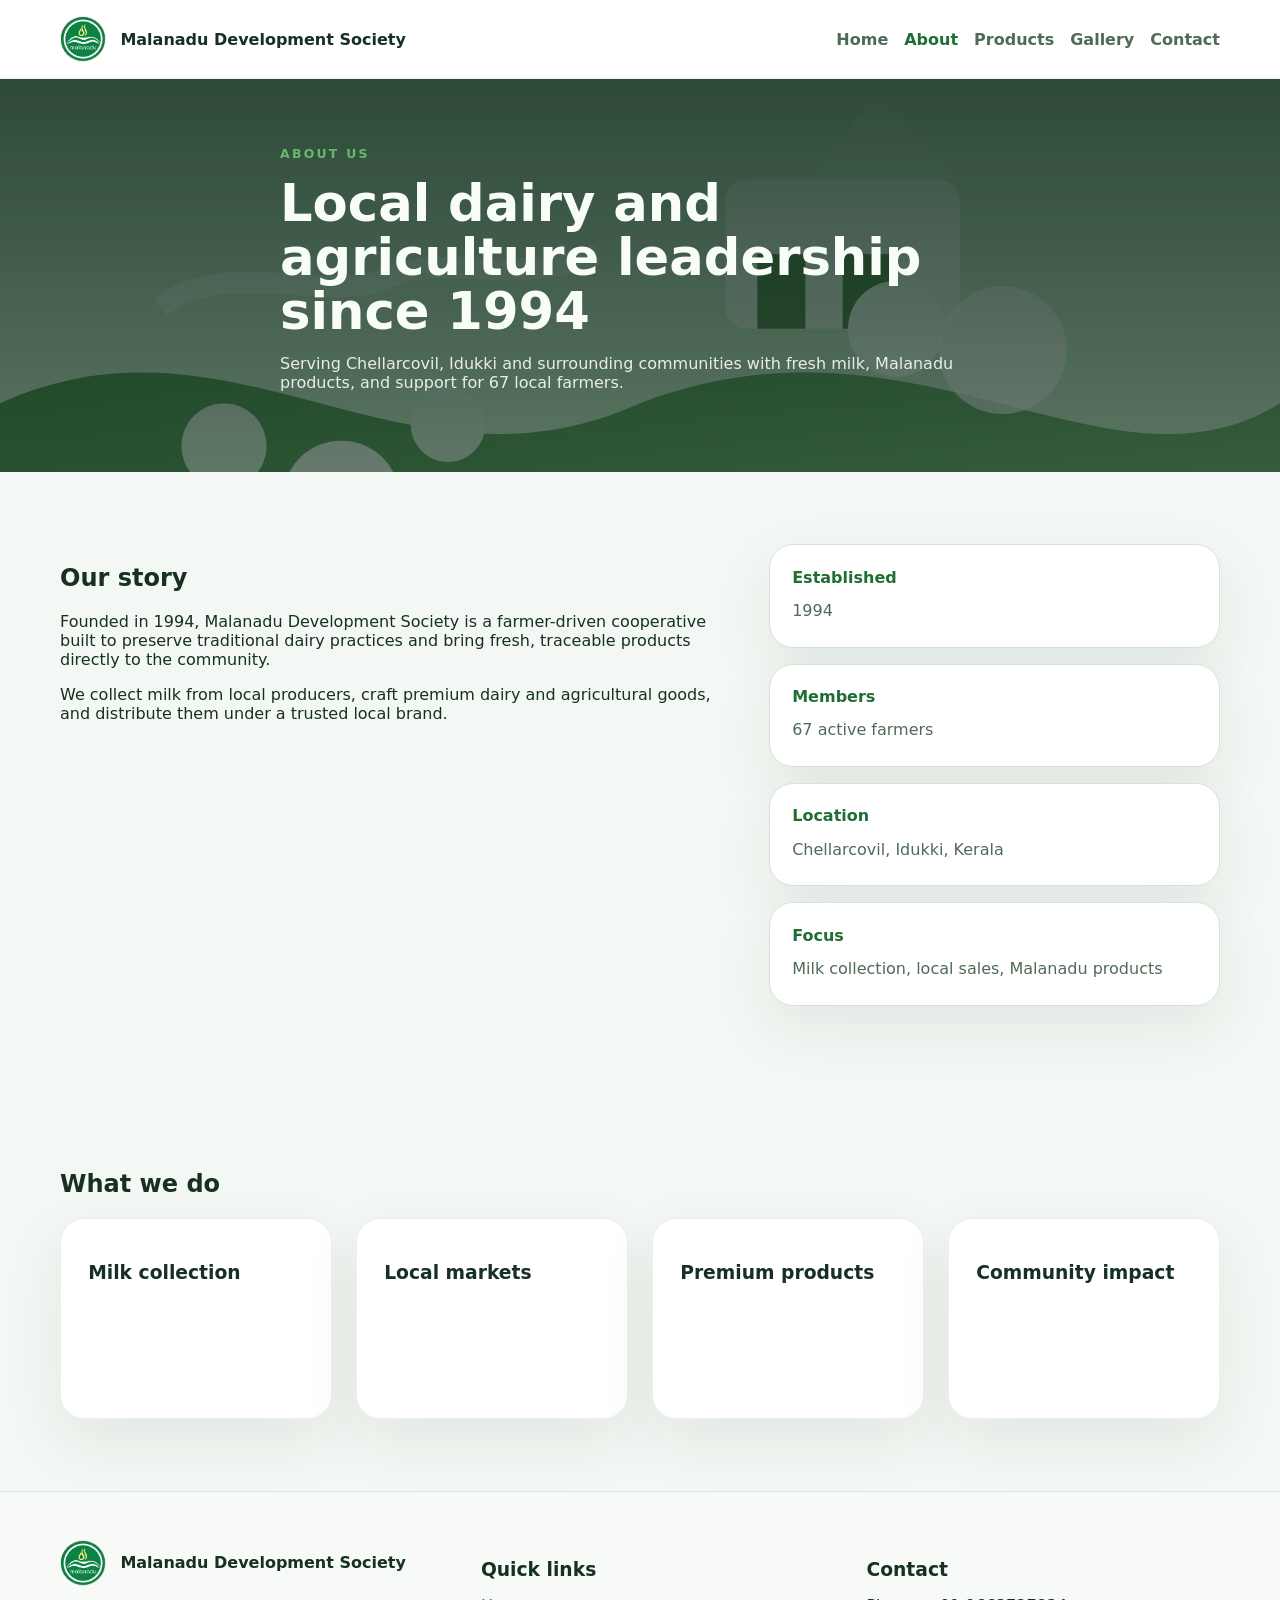
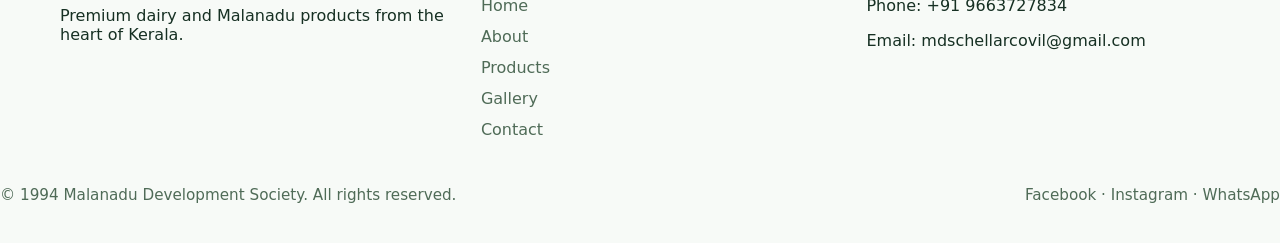
==== pages/about.html @ 5bc273b8 "New website" ====
<!doctype html>
<html lang="en">
<head>
  <meta charset="utf-8">
  <meta name="viewport" content="width=device-width,initial-scale=1,maximum-scale=1">
  <title>About | Malanadu Development Society</title>
  <meta name="description" content="Learn about Malanadu Development Society in Chellarcovil, Kerala. Established in 1994 with 67 active members serving farmers and the local community.">
  <link rel="stylesheet" href="../css/style.css">
  <script defer src="../js/main.js"></script>
</head>
<body>
  <header class="site-header">
    <div class="container header-inner">
      <a class="brand" href="../index.html">
        <img src="../logo.jpeg" alt="Malanadu logo">
        <span>Malanadu Development Society</span>
      </a>
      <button class="menu-toggle" aria-label="Open menu"><span></span></button>
      <nav class="site-nav">
        <ul>
          <li><a href="../index.html">Home</a></li>
          <li><a href="about.html" class="active">About</a></li>
          <li><a href="products.html">Products</a></li>
          <li><a href="gallery.html">Gallery</a></li>
          <li><a href="contact.html">Contact</a></li>
        </ul>
      </nav>
    </div>
  </header>

  <main>
    <section class="page-hero page-hero-slim image-hero reveal">
      <div class="container hero-copy">
        <span class="eyebrow">About Us</span>
        <h1>Local dairy and agriculture leadership since 1994</h1>
        <p>Serving Chellarcovil, Idukki and surrounding communities with fresh milk, Malanadu products, and support for 67 local farmers.</p>
      </div>
    </section>

    <section class="container section-block reveal">
      <div class="content-grid">
        <div>
          <h2>Our story</h2>
          <p>Founded in 1994, Malanadu Development Society is a farmer-driven cooperative built to preserve traditional dairy practices and bring fresh, traceable products directly to the community.</p>
          <p>We collect milk from local producers, craft premium dairy and agricultural goods, and distribute them under a trusted local brand.</p>
        </div>
        <div class="info-panel">
          <div class="info-card"><strong>Established</strong><span>1994</span></div>
          <div class="info-card"><strong>Members</strong><span>67 active farmers</span></div>
          <div class="info-card"><strong>Location</strong><span>Chellarcovil, Idukki, Kerala</span></div>
          <div class="info-card"><strong>Focus</strong><span>Milk collection, local sales, Malanadu products</span></div>
        </div>
      </div>
    </section>

    <section class="container section-block reveal">
      <h2>What we do</h2>
      <div class="feature-grid">
        <article class="feature-card">
          <h3>Milk collection</h3>
          <p>Daily collection from village farmers, ensuring fresh dairy reaches consumers within hours.</p>
        </article>
        <article class="feature-card">
          <h3>Local markets</h3>
          <p>Direct distribution in Chellarcovil and nearby towns for farm-fresh milk and goods.</p>
        </article>
        <article class="feature-card">
          <h3>Premium products</h3>
          <p>Pure ghee, coconut oil, spices, honey and tea crafted with traditional care.</p>
        </article>
        <article class="feature-card">
          <h3>Community impact</h3>
          <p>Empowering farmers with fair value and supporting sustainable agriculture in the region.</p>
        </article>
      </div>
    </section>
  </main>

  <footer class="site-footer">
    <div class="container footer-grid reveal">
      <div>
        <a class="brand-footer" href="../index.html">
          <img src="../logo.jpeg" alt="Malanadu logo">
          <span>Malanadu Development Society</span>
        </a>
        <p>Premium dairy and Malanadu products from the heart of Kerala.</p>
      </div>
      <div>
        <h3>Quick links</h3>
        <ul>
          <li><a href="../index.html">Home</a></li>
          <li><a href="about.html">About</a></li>
          <li><a href="products.html">Products</a></li>
          <li><a href="gallery.html">Gallery</a></li>
          <li><a href="contact.html">Contact</a></li>
        </ul>
      </div>
      <div>
        <h3>Contact</h3>
        <p>Phone: <a href="tel:+919663727834">+91 9663727834</a></p>
        <p>Email: <a href="mailto:mdschellarcovil@gmail.com">mdschellarcovil@gmail.com</a></p>
      </div>
    </div>
    <div class="footer-base">
      <p>© 1994 Malanadu Development Society. All rights reserved.</p>
      <div class="social-placeholders">Facebook · Instagram · WhatsApp</div>
    </div>
  </footer>
</body>
</html>
---- css/style.css ----
:root {
  color-scheme: light;
  --bg: #f4f8f4;
  --surface: #ffffff;
  --surface-soft: #f8fbf8;
  --text: #163023;
  --muted: #4f6b57;
  --primary: #1f6e34;
  --primary-soft: rgba(31, 110, 52, 0.12);
  --accent: #69b76d;
  --border: #d6e4d5;
  --shadow: 0 22px 60px rgba(15, 40, 24, 0.08);
}

* {
  box-sizing: border-box;
}

html {
  scroll-behavior: smooth;
}

body {
  margin: 0;
  min-height: 100vh;
  font-family: Inter, system-ui, -apple-system, BlinkMacSystemFont, sans-serif;
  background: var(--bg);
  color: var(--text);
}

img {
  max-width: 100%;
  display: block;
}

a {
  color: inherit;
  text-decoration: none;
}

button,
input,
textarea {
  font: inherit;
}

.container {
  width: min(1160px, calc(100% - 2rem));
  margin: 0 auto;
}

.site-header {
  position: sticky;
  top: 0;
  z-index: 15;
  background: rgba(255, 255, 255, 0.96);
  backdrop-filter: blur(12px);
  border-bottom: 1px solid rgba(25, 65, 35, 0.08);
}

.header-inner {
  display: flex;
  align-items: center;
  justify-content: space-between;
  gap: 1rem;
  padding: 1rem 0;
}

.brand,
.brand-footer {
  display: inline-flex;
  align-items: center;
  gap: 0.9rem;
  font-weight: 700;
  color: var(--text);
}

.brand img,
.brand-footer img {
  width: 46px;
  height: 46px;
  object-fit: cover;
  border-radius: 50%;
  border: 1px solid rgba(31, 110, 52, 0.12);
}

.site-nav ul {
  display: flex;
  flex-wrap: wrap;
  align-items: center;
  gap: 1rem;
  padding: 0;
  margin: 0;
  list-style: none;
}

.site-nav a {
  color: var(--muted);
  font-weight: 600;
  transition: color 0.24s ease;
}

.site-nav a:hover,
.site-nav a.active {
  color: var(--primary);
}

.menu-toggle {
  display: none;
  border: none;
  background: transparent;
  width: 2rem;
  aspect-ratio: 1;
  position: relative;
  cursor: pointer;
}

.menu-toggle span,
.menu-toggle span::before,
.menu-toggle span::after {
  display: block;
  content: "";
  width: 100%;
  height: 2px;
  background: var(--text);
  border-radius: 999px;
  transition: transform 0.24s ease;
}

.menu-toggle span::before {
  transform: translateY(-7px);
}

.menu-toggle span::after {
  transform: translateY(5px);
}

body.nav-open .site-nav {
  transform: translateX(0);
}

body.nav-open .menu-toggle span {
  background: transparent;
}

body.nav-open .menu-toggle span::before {
  transform: translateY(0) rotate(45deg);
}

body.nav-open .menu-toggle span::after {
  transform: translateY(0) rotate(-45deg);
}

.site-hero,
.page-hero {
  position: relative;
}

.page-hero {
  padding: 5rem 0 3rem;
  background: linear-gradient(180deg, rgba(22, 48, 35, 0.85), rgba(22, 48, 35, 0.62)), url("../assets/hero.svg") center/cover no-repeat;
  color: #f9fdf8;
}

.page-hero-slim {
  padding: 4rem 0;
}

.hero-copy {
  max-width: 720px;
}

.eyebrow {
  display: inline-flex;
  align-items: center;
  gap: 0.5rem;
  color: var(--accent);
  text-transform: uppercase;
  letter-spacing: 0.18em;
  font-size: 0.78rem;
  font-weight: 700;
  margin-bottom: 1rem;
}

.page-hero h1,
.hero h1 {
  margin: 0;
  font-size: clamp(2.4rem, 4vw, 3.8rem);
  line-height: 1.05;
}

.page-hero p,
.hero p,
.section-header p,
.feature-card p,
.product-card p,
.contact-card p,
.gallery-item p {
  color: rgba(255, 255, 255, 0.88);
}

.hero h1 + p {
  margin-top: 1rem;
  max-width: 680px;
}

.hero-actions {
  margin-top: 2rem;
  display: flex;
  flex-wrap: wrap;
  gap: 1rem;
}

.button,
.button-secondary {
  display: inline-flex;
  align-items: center;
  justify-content: center;
  gap: 0.5rem;
  padding: 0.95rem 1.5rem;
  border-radius: 999px;
  font-weight: 700;
  transition: transform 0.24s ease, box-shadow 0.24s ease, background-color 0.24s ease;
}

.button {
  background: var(--primary);
  color: #fff;
  border: 1px solid transparent;
}

.button-secondary {
  background: rgba(255, 255, 255, 0.15);
  color: #fff;
  border: 1px solid rgba(255, 255, 255, 0.2);
}

.button:hover,
.button-secondary:hover {
  transform: translateY(-1px);
}

.section-block {
  padding: 4.5rem 0;
}

.content-grid,
.contact-grid {
  display: grid;
  gap: 2rem;
}

.content-grid {
  grid-template-columns: minmax(0, 1.2fr) minmax(280px, 0.8fr);
}

.info-panel {
  display: grid;
  gap: 1rem;
}

.info-card,
.contact-card,
.map-box {
  padding: 1.4rem;
  border-radius: 24px;
  background: var(--surface);
  border: 1px solid var(--border);
  box-shadow: var(--shadow);
}

.info-card strong,
.contact-card strong {
  display: block;
  margin-bottom: 0.65rem;
  color: var(--primary);
}

.info-card span {
  display: block;
  font-size: 1rem;
  color: var(--muted);
  line-height: 1.7;
}

.feature-grid,
.product-grid,
.gallery-grid {
  display: grid;
  gap: 1.5rem;
}

.feature-grid {
  grid-template-columns: repeat(auto-fit, minmax(220px, 1fr));
}

.feature-card,
.product-card,
.gallery-item {
  background: var(--surface);
  border: 1px solid rgba(21, 68, 32, 0.08);
  box-shadow: var(--shadow);
  border-radius: 24px;
  padding: 1.7rem;
}

.feature-card h3,
.product-card h3 {
  margin-top: 1rem;
  margin-bottom: 0.8rem;
  color: var(--text);
}

.product-card img,
.gallery-item img {
  border-radius: 18px;
}

.product-card h3,
.product-card p {
  color: var(--text);
}

.section-header {
  max-width: 760px;
}

.section-header h2,
.page-title,
.contact-grid h2 {
  margin-top: 0;
}

.product-grid {
  grid-template-columns: repeat(auto-fit, minmax(220px, 1fr));
}

.gallery-grid {
  grid-template-columns: repeat(auto-fit, minmax(220px, 1fr));
}

.gallery-item {
  position: relative;
  overflow: hidden;
}

.gallery-label {
  position: absolute;
  left: 1.25rem;
  bottom: 1.25rem;
  color: #fff;
  font-weight: 700;
  text-shadow: 0 8px 20px rgba(0, 0, 0, 0.22);
}

.contact-grid {
  grid-template-columns: minmax(0, 1.1fr) minmax(320px, 0.9fr);
}

.contact-actions {
  display: flex;
  flex-wrap: wrap;
  gap: 1rem;
  margin-top: 1.5rem;
}

.map-box {
  display: grid;
  gap: 1rem;
  min-height: 260px;
  justify-content: center;
  align-content: center;
}

.map-box span {
  color: var(--muted);
  text-transform: uppercase;
  letter-spacing: 0.16em;
  font-size: 0.72rem;
}

.map-box a {
  color: var(--primary);
  font-weight: 700;
}

.site-footer {
  background: #f7faf7;
  border-top: 1px solid rgba(24, 74, 38, 0.12);
  padding: 3rem 0 1.5rem;
}

.footer-grid {
  display: grid;
  grid-template-columns: minmax(0, 1.1fr) repeat(2, minmax(180px, 1fr));
  gap: 2rem;
}

.footer-grid h3 {
  margin-bottom: 1rem;
}

.footer-grid ul {
  list-style: none;
  padding: 0;
  margin: 0;
  display: grid;
  gap: 0.75rem;
}

.footer-grid li a {
  color: var(--muted);
}

.footer-base {
  display: flex;
  flex-wrap: wrap;
  gap: 1rem;
  justify-content: space-between;
  align-items: center;
  color: var(--muted);
  font-size: 0.95rem;
  margin-top: 2rem;
}

.social-placeholders {
  display: inline-flex;
  gap: 0.75rem;
}

.reveal {
  opacity: 0;
  transform: translateY(30px);
  transition: opacity 0.7s ease, transform 0.7s ease;
}

.reveal.revealed {
  opacity: 1;
  transform: translateY(0);
}

@media (max-width: 900px) {
  .content-grid,
  .contact-grid,
  .footer-grid {
    grid-template-columns: 1fr;
  }
}

@media (max-width: 780px) {
  .site-nav {
    position: fixed;
    inset: 0 0 auto auto;
    width: min(280px, 100%);
    height: 100vh;
    background: #f4f8f4;
    padding: 3rem 1.5rem;
    border-left: 1px solid rgba(25, 65, 35, 0.08);
    transform: translateX(100%);
    transition: transform 0.28s ease;
    box-shadow: -24px 0 70px rgba(16, 40, 20, 0.14);
  }

  .site-nav ul {
    flex-direction: column;
    align-items: flex-start;
  }

  .menu-toggle {
    display: inline-flex;
  }

  .header-inner {
    gap: 1rem;
  }
}

@media (max-width: 560px) {
  .hero-copy {
    padding-top: 1rem;
  }

  .page-hero {
    padding: 3.2rem 0 2rem;
  }

  .button,
  .button-secondary {
    width: 100%;
  }
}
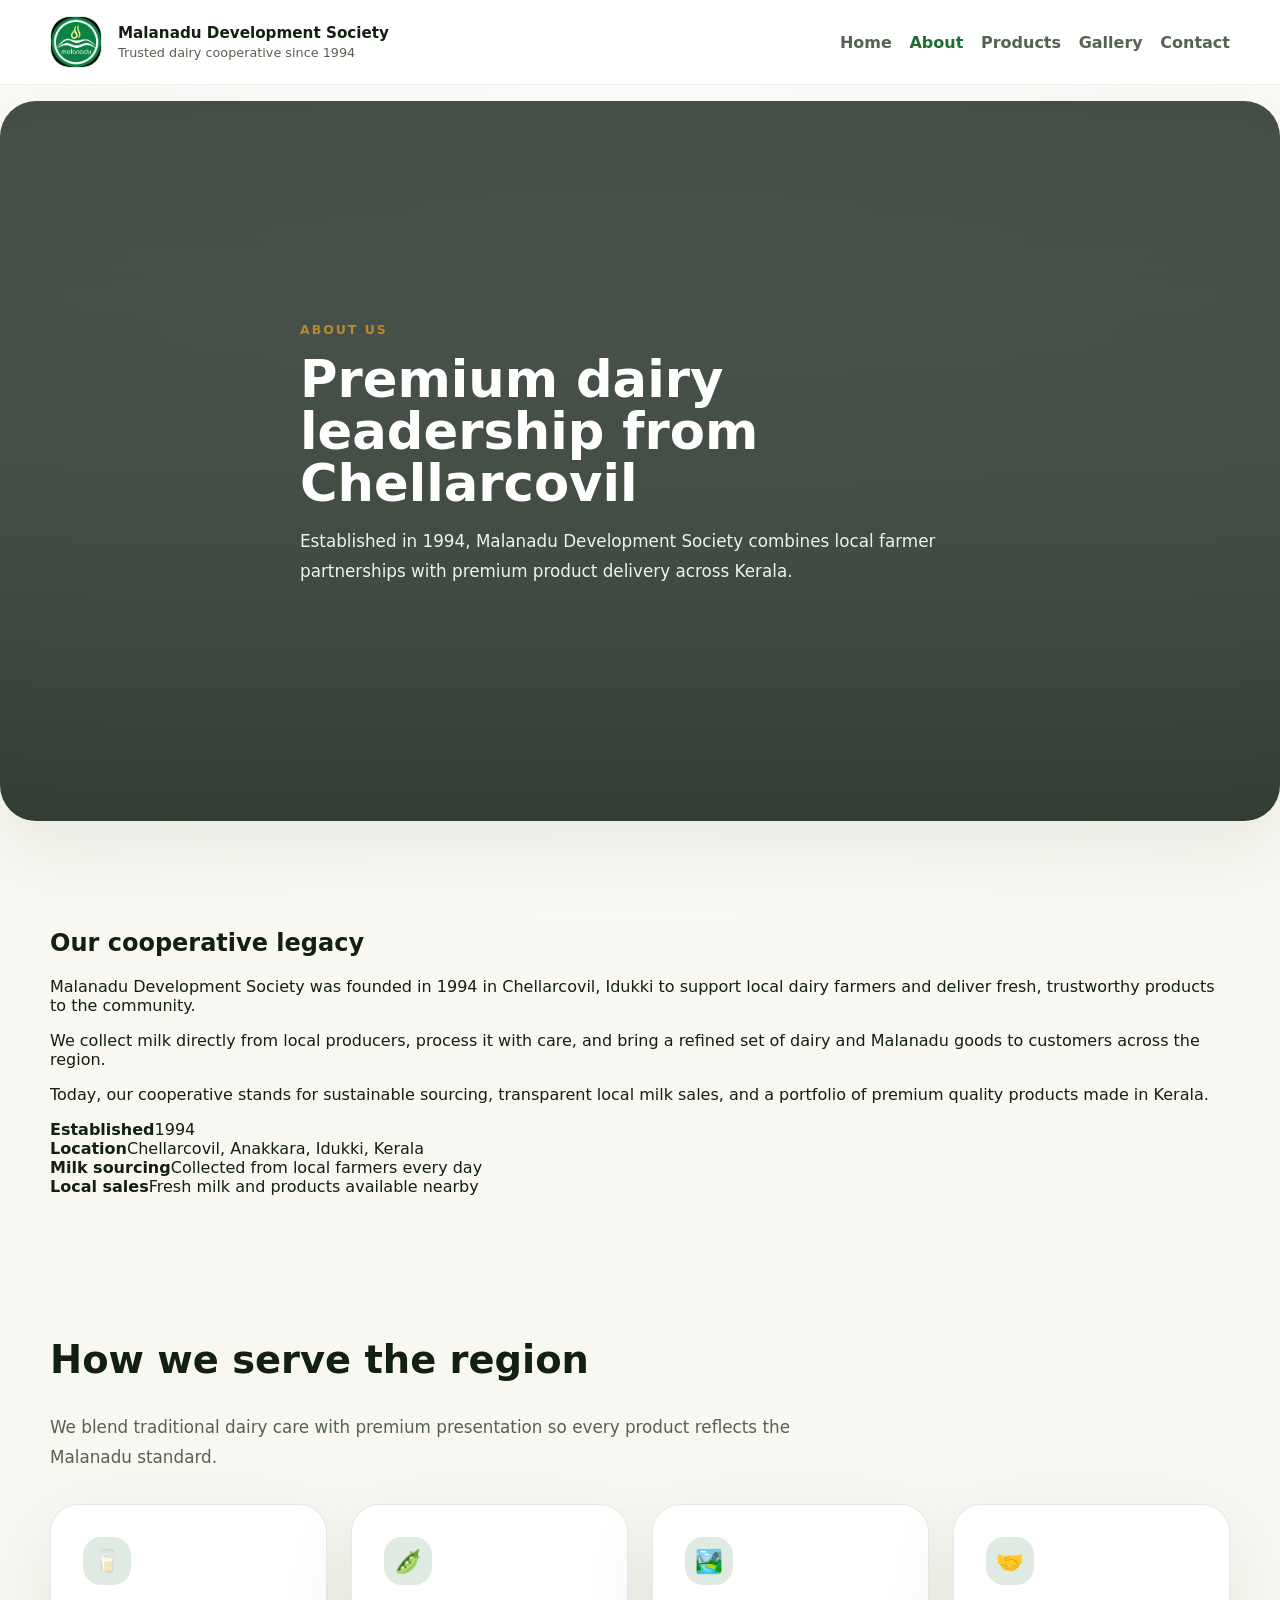
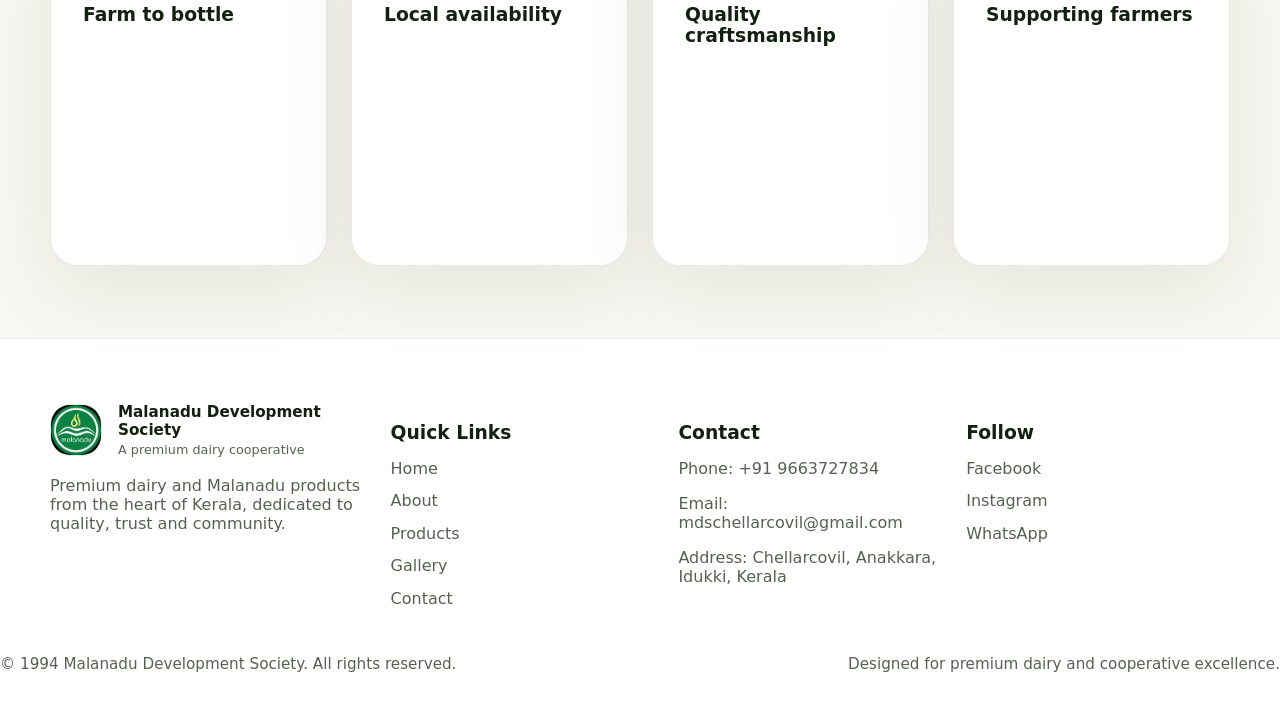
==== commit d936068c: "Website redesign" ====
--- a/pages/about.html
+++ b/pages/about.html
@@ -4,7 +4,7 @@
   <meta charset="utf-8">
   <meta name="viewport" content="width=device-width,initial-scale=1,maximum-scale=1">
   <title>About | Malanadu Development Society</title>
-  <meta name="description" content="Learn about Malanadu Development Society in Chellarcovil, Kerala. Established in 1994 with 67 active members serving farmers and the local community.">
+  <meta name="description" content="Professional introduction to Malanadu Development Society, a dairy cooperative established in 1994 in Chellarcovil, Idukki.">
   <link rel="stylesheet" href="../css/style.css">
   <script defer src="../js/main.js"></script>
 </head>
@@ -13,7 +13,10 @@
     <div class="container header-inner">
       <a class="brand" href="../index.html">
         <img src="../logo.jpeg" alt="Malanadu logo">
-        <span>Malanadu Development Society</span>
+        <div>
+          <span class="brand-title">Malanadu Development Society</span>
+          <span class="brand-tagline">Trusted dairy cooperative since 1994</span>
+        </div>
       </a>
       <button class="menu-toggle" aria-label="Open menu"><span></span></button>
       <nav class="site-nav">
@@ -29,48 +32,56 @@
   </header>
 
   <main>
-    <section class="page-hero page-hero-slim image-hero reveal">
+    <section class="page-hero page-hero-slim reveal" style="background-image: linear-gradient(180deg, rgba(6, 22, 12, 0.68), rgba(14, 40, 18, 0.38)), url('https://images.unsplash.com/photo-1488750482350-093f72a15933?auto=compress&cs=tinysrgb&w=1600&q=80');">
       <div class="container hero-copy">
         <span class="eyebrow">About Us</span>
-        <h1>Local dairy and agriculture leadership since 1994</h1>
-        <p>Serving Chellarcovil, Idukki and surrounding communities with fresh milk, Malanadu products, and support for 67 local farmers.</p>
+        <h1>Premium dairy leadership from Chellarcovil</h1>
+        <p>Established in 1994, Malanadu Development Society combines local farmer partnerships with premium product delivery across Kerala.</p>
       </div>
     </section>
 
     <section class="container section-block reveal">
       <div class="content-grid">
         <div>
-          <h2>Our story</h2>
-          <p>Founded in 1994, Malanadu Development Society is a farmer-driven cooperative built to preserve traditional dairy practices and bring fresh, traceable products directly to the community.</p>
-          <p>We collect milk from local producers, craft premium dairy and agricultural goods, and distribute them under a trusted local brand.</p>
+          <h2>Our cooperative legacy</h2>
+          <p>Malanadu Development Society was founded in 1994 in Chellarcovil, Idukki to support local dairy farmers and deliver fresh, trustworthy products to the community.</p>
+          <p>We collect milk directly from local producers, process it with care, and bring a refined set of dairy and Malanadu goods to customers across the region.</p>
+          <p>Today, our cooperative stands for sustainable sourcing, transparent local milk sales, and a portfolio of premium quality products made in Kerala.</p>
         </div>
         <div class="info-panel">
           <div class="info-card"><strong>Established</strong><span>1994</span></div>
-          <div class="info-card"><strong>Members</strong><span>67 active farmers</span></div>
-          <div class="info-card"><strong>Location</strong><span>Chellarcovil, Idukki, Kerala</span></div>
-          <div class="info-card"><strong>Focus</strong><span>Milk collection, local sales, Malanadu products</span></div>
+          <div class="info-card"><strong>Location</strong><span>Chellarcovil, Anakkara, Idukki, Kerala</span></div>
+          <div class="info-card"><strong>Milk sourcing</strong><span>Collected from local farmers every day</span></div>
+          <div class="info-card"><strong>Local sales</strong><span>Fresh milk and products available nearby</span></div>
         </div>
       </div>
     </section>
 
     <section class="container section-block reveal">
-      <h2>What we do</h2>
+      <div class="section-header">
+        <h2>How we serve the region</h2>
+        <p>We blend traditional dairy care with premium presentation so every product reflects the Malanadu standard.</p>
+      </div>
       <div class="feature-grid">
         <article class="feature-card">
-          <h3>Milk collection</h3>
-          <p>Daily collection from village farmers, ensuring fresh dairy reaches consumers within hours.</p>
+          <div class="feature-icon">🥛</div>
+          <h3>Farm to bottle</h3>
+          <p>Daily milk collection from local farmers ensures freshness and traceability in every batch.</p>
         </article>
         <article class="feature-card">
-          <h3>Local markets</h3>
-          <p>Direct distribution in Chellarcovil and nearby towns for farm-fresh milk and goods.</p>
+          <div class="feature-icon">🫛</div>
+          <h3>Local availability</h3>
+          <p>Fresh milk and Malanadu products are distributed directly within the community and nearby markets.</p>
         </article>
         <article class="feature-card">
-          <h3>Premium products</h3>
-          <p>Pure ghee, coconut oil, spices, honey and tea crafted with traditional care.</p>
+          <div class="feature-icon">🏞️</div>
+          <h3>Quality craftsmanship</h3>
+          <p>We preserve traditional dairy recipes while maintaining modern hygiene and premium packaging.</p>
         </article>
         <article class="feature-card">
-          <h3>Community impact</h3>
-          <p>Empowering farmers with fair value and supporting sustainable agriculture in the region.</p>
+          <div class="feature-icon">🤝</div>
+          <h3>Supporting farmers</h3>
+          <p>Our cooperative model ensures fair prices and steady demand for local milk producers.</p>
         </article>
       </div>
     </section>
@@ -81,12 +92,15 @@
       <div>
         <a class="brand-footer" href="../index.html">
           <img src="../logo.jpeg" alt="Malanadu logo">
-          <span>Malanadu Development Society</span>
+          <div>
+            <span class="brand-title">Malanadu Development Society</span>
+            <span class="brand-tagline">A premium dairy cooperative</span>
+          </div>
         </a>
-        <p>Premium dairy and Malanadu products from the heart of Kerala.</p>
+        <p>Premium dairy and Malanadu products from the heart of Kerala, dedicated to quality, trust and community.</p>
       </div>
       <div>
-        <h3>Quick links</h3>
+        <h3>Quick Links</h3>
         <ul>
           <li><a href="../index.html">Home</a></li>
           <li><a href="about.html">About</a></li>
@@ -99,11 +113,20 @@
         <h3>Contact</h3>
         <p>Phone: <a href="tel:+919663727834">+91 9663727834</a></p>
         <p>Email: <a href="mailto:mdschellarcovil@gmail.com">mdschellarcovil@gmail.com</a></p>
+        <p>Address: Chellarcovil, Anakkara, Idukki, Kerala</p>
+      </div>
+      <div>
+        <h3>Follow</h3>
+        <ul class="social-list">
+          <li><a href="#" aria-label="Facebook">Facebook</a></li>
+          <li><a href="#" aria-label="Instagram">Instagram</a></li>
+          <li><a href="#" aria-label="WhatsApp">WhatsApp</a></li>
+        </ul>
       </div>
     </div>
     <div class="footer-base">
       <p>© 1994 Malanadu Development Society. All rights reserved.</p>
-      <div class="social-placeholders">Facebook · Instagram · WhatsApp</div>
+      <p>Designed for premium dairy and cooperative excellence.</p>
     </div>
   </footer>
 </body>
--- a/css/style.css
+++ b/css/style.css
@@ -1,15 +1,18 @@
 :root {
   color-scheme: light;
-  --bg: #f4f8f4;
+  --bg: #f8f7f1;
   --surface: #ffffff;
-  --surface-soft: #f8fbf8;
-  --text: #163023;
-  --muted: #4f6b57;
-  --primary: #1f6e34;
-  --primary-soft: rgba(31, 110, 52, 0.12);
-  --accent: #69b76d;
-  --border: #d6e4d5;
-  --shadow: 0 22px 60px rgba(15, 40, 24, 0.08);
+  --surface-soft: #fcfbf7;
+  --text: #12200f;
+  --muted: #556251;
+  --primary: #1f6f34;
+  --primary-soft: rgba(31, 111, 52, 0.14);
+  --accent: #b8892e;
+  --accent-soft: rgba(184, 137, 46, 0.18);
+  --border: rgba(33, 90, 38, 0.12);
+  --shadow: 0 24px 80px rgba(17, 33, 18, 0.08);
+  --radius: 28px;
+  --transition: 0.28s ease;
 }
 
 * {
@@ -24,7 +27,7 @@
   margin: 0;
   min-height: 100vh;
   font-family: Inter, system-ui, -apple-system, BlinkMacSystemFont, sans-serif;
-  background: var(--bg);
+  background: radial-gradient(circle at top, rgba(255,255,255,0.95), rgba(248,247,241,1) 45%);
   color: var(--text);
 }
 
@@ -45,7 +48,7 @@
 }
 
 .container {
-  width: min(1160px, calc(100% - 2rem));
+  width: min(1180px, calc(100% - 2rem));
   margin: 0 auto;
 }
 
@@ -54,8 +57,8 @@
   top: 0;
   z-index: 15;
   background: rgba(255, 255, 255, 0.96);
-  backdrop-filter: blur(12px);
-  border-bottom: 1px solid rgba(25, 65, 35, 0.08);
+  backdrop-filter: blur(16px);
+  border-bottom: 1px solid rgba(26, 71, 30, 0.08);
 }
 
 .header-inner {
@@ -70,25 +73,37 @@
 .brand-footer {
   display: inline-flex;
   align-items: center;
-  gap: 0.9rem;
-  font-weight: 700;
+  gap: 1rem;
   color: var(--text);
 }
 
 .brand img,
 .brand-footer img {
-  width: 46px;
-  height: 46px;
+  width: 52px;
+  height: 52px;
   object-fit: cover;
-  border-radius: 50%;
-  border: 1px solid rgba(31, 110, 52, 0.12);
+  border-radius: 20px;
+  border: 1px solid rgba(31, 111, 52, 0.12);
+}
+
+.brand-title {
+  display: block;
+  font-size: 0.95rem;
+  font-weight: 800;
+}
+
+.brand-tagline {
+  display: block;
+  font-size: 0.8rem;
+  color: var(--muted);
+  margin-top: 0.2rem;
 }
 
 .site-nav ul {
   display: flex;
   flex-wrap: wrap;
   align-items: center;
-  gap: 1rem;
+  gap: 1.1rem;
   padding: 0;
   margin: 0;
   list-style: none;
@@ -97,12 +112,13 @@
 .site-nav a {
   color: var(--muted);
   font-weight: 600;
-  transition: color 0.24s ease;
+  transition: color var(--transition), transform var(--transition);
 }
 
 .site-nav a:hover,
 .site-nav a.active {
   color: var(--primary);
+  transform: translateY(-1px);
 }
 
 .menu-toggle {
@@ -118,13 +134,13 @@
 .menu-toggle span,
 .menu-toggle span::before,
 .menu-toggle span::after {
+  content: "";
   display: block;
-  content: "";
   width: 100%;
   height: 2px;
   background: var(--text);
   border-radius: 999px;
-  transition: transform 0.24s ease;
+  transition: transform var(--transition);
 }
 
 .menu-toggle span::before {
@@ -132,7 +148,7 @@
 }
 
 .menu-toggle span::after {
-  transform: translateY(5px);
+  transform: translateY(7px);
 }
 
 body.nav-open .site-nav {
@@ -151,23 +167,32 @@
   transform: translateY(0) rotate(-45deg);
 }
 
-.site-hero,
 .page-hero {
   position: relative;
-}
-
-.page-hero {
-  padding: 5rem 0 3rem;
-  background: linear-gradient(180deg, rgba(22, 48, 35, 0.85), rgba(22, 48, 35, 0.62)), url("../assets/hero.svg") center/cover no-repeat;
-  color: #f9fdf8;
-}
-
-.page-hero-slim {
-  padding: 4rem 0;
+  min-height: 80vh;
+  display: flex;
+  align-items: center;
+  padding: 5rem 0;
+  background-size: cover;
+  background-position: center;
+  border-radius: 36px;
+  overflow: hidden;
+  margin: 1rem 0;
+  box-shadow: var(--shadow);
+}
+
+.page-hero::after {
+  content: "";
+  position: absolute;
+  inset: 0;
+  background: linear-gradient(180deg, rgba(8, 19, 10, 0.24) 0%, rgba(8, 19, 10, 0.72) 100%);
 }
 
 .hero-copy {
-  max-width: 720px;
+  position: relative;
+  z-index: 1;
+  max-width: 680px;
+  color: #fff;
 }
 
 .eyebrow {
@@ -176,7 +201,7 @@
   gap: 0.5rem;
   color: var(--accent);
   text-transform: uppercase;
-  letter-spacing: 0.18em;
+  letter-spacing: 0.16em;
   font-size: 0.78rem;
   font-weight: 700;
   margin-bottom: 1rem;
@@ -185,8 +210,8 @@
 .page-hero h1,
 .hero h1 {
   margin: 0;
-  font-size: clamp(2.4rem, 4vw, 3.8rem);
-  line-height: 1.05;
+  font-size: clamp(2.8rem, 4vw, 4.6rem);
+  line-height: 1.02;
 }
 
 .page-hero p,
@@ -195,16 +220,16 @@
 .feature-card p,
 .product-card p,
 .contact-card p,
-.gallery-item p {
-  color: rgba(255, 255, 255, 0.88);
-}
-
-.hero h1 + p {
-  margin-top: 1rem;
-  max-width: 680px;
-}
-
-.hero-actions {
+.gallery-item p,
+.cta-panel p,
+.product-highlight-card p {
+  color: rgba(255, 255, 255, 0.92);
+  font-size: 1.05rem;
+  line-height: 1.8;
+}
+
+.hero-actions,
+.cta-actions {
   margin-top: 2rem;
   display: flex;
   flex-wrap: wrap;
@@ -217,122 +242,236 @@
   align-items: center;
   justify-content: center;
   gap: 0.5rem;
-  padding: 0.95rem 1.5rem;
+  padding: 1rem 1.75rem;
   border-radius: 999px;
   font-weight: 700;
-  transition: transform 0.24s ease, box-shadow 0.24s ease, background-color 0.24s ease;
+  transition: transform var(--transition), box-shadow var(--transition), background-color var(--transition);
 }
 
 .button {
   background: var(--primary);
   color: #fff;
   border: 1px solid transparent;
+  box-shadow: 0 18px 44px rgba(31, 111, 52, 0.2);
 }
 
 .button-secondary {
-  background: rgba(255, 255, 255, 0.15);
+  background: rgba(255, 255, 255, 0.18);
   color: #fff;
-  border: 1px solid rgba(255, 255, 255, 0.2);
+  border: 1px solid rgba(255, 255, 255, 0.26);
 }
 
 .button:hover,
 .button-secondary:hover {
-  transform: translateY(-1px);
+  transform: translateY(-2px);
 }
 
 .section-block {
   padding: 4.5rem 0;
 }
 
-.content-grid,
-.contact-grid {
+.section-header {
+  max-width: 760px;
+  margin-bottom: 2rem;
+}
+
+.section-header h2 {
+  margin-top: 0;
+  font-size: clamp(2rem, 3vw, 2.8rem);
+  line-height: 1.05;
+  color: var(--text);
+}
+
+.section-header p {
+  color: var(--muted);
+}
+
+.values-grid,
+.feature-grid,
+.product-highlight-grid,
+.product-grid,
+.gallery-grid,
+.footer-grid {
   display: grid;
-  gap: 2rem;
-}
-
-.content-grid {
-  grid-template-columns: minmax(0, 1.2fr) minmax(280px, 0.8fr);
-}
-
-.info-panel {
-  display: grid;
-  gap: 1rem;
-}
-
-.info-card,
-.contact-card,
-.map-box {
-  padding: 1.4rem;
-  border-radius: 24px;
+  gap: 1.5rem;
+}
+
+.values-grid {
+  grid-template-columns: repeat(auto-fit, minmax(220px, 1fr));
+  margin-top: 2rem;
+}
+
+.value-card {
+  padding: 2rem;
+  border-radius: var(--radius);
+  background: linear-gradient(180deg, #ffffff 0%, #fdf8eb 100%);
+  border: 1px solid rgba(184, 137, 46, 0.12);
+  box-shadow: var(--shadow);
+  transition: transform var(--transition), box-shadow var(--transition);
+}
+
+.value-card:hover {
+  transform: translateY(-4px);
+  box-shadow: 0 26px 90px rgba(17, 33, 18, 0.12);
+}
+
+.value-number {
+  display: inline-flex;
+  align-items: center;
+  justify-content: center;
+  width: 3.2rem;
+  height: 3.2rem;
+  border-radius: 16px;
+  background: var(--primary-soft);
+  color: var(--primary);
+  font-weight: 800;
+  margin-bottom: 1rem;
+}
+
+.value-card h3 {
+  margin: 0 0 0.75rem;
+  color: var(--text);
+}
+
+.value-card p {
+  margin: 0;
+  color: var(--muted);
+}
+
+.feature-grid {
+  grid-template-columns: repeat(auto-fit, minmax(220px, 1fr));
+}
+
+.feature-card {
+  padding: 2rem;
+  border-radius: var(--radius);
   background: var(--surface);
   border: 1px solid var(--border);
   box-shadow: var(--shadow);
-}
-
-.info-card strong,
-.contact-card strong {
-  display: block;
-  margin-bottom: 0.65rem;
+  transition: transform var(--transition), box-shadow var(--transition);
+}
+
+.feature-card:hover {
+  transform: translateY(-4px);
+  box-shadow: 0 28px 90px rgba(17, 33, 18, 0.1);
+}
+
+.feature-icon {
+  width: 3rem;
+  height: 3rem;
+  display: flex;
+  align-items: center;
+  justify-content: center;
+  border-radius: 18px;
+  background: var(--primary-soft);
   color: var(--primary);
-}
-
-.info-card span {
-  display: block;
-  font-size: 1rem;
-  color: var(--muted);
-  line-height: 1.7;
-}
-
-.feature-grid,
-.product-grid,
-.gallery-grid {
-  display: grid;
-  gap: 1.5rem;
-}
-
-.feature-grid {
-  grid-template-columns: repeat(auto-fit, minmax(220px, 1fr));
-}
-
-.feature-card,
-.product-card,
-.gallery-item {
+  font-size: 1.4rem;
+}
+
+.product-highlight-grid {
+  grid-template-columns: repeat(auto-fit, minmax(260px, 1fr));
+}
+
+.product-highlight-card {
+  display: flex;
+  flex-direction: column;
+  gap: 1.25rem;
+  overflow: hidden;
+  border-radius: 30px;
+  background: #fff;
+  border: 1px solid rgba(33, 90, 38, 0.12);
+  box-shadow: var(--shadow);
+  transition: transform var(--transition), box-shadow var(--transition);
+}
+
+.product-highlight-card:hover {
+  transform: translateY(-4px);
+  box-shadow: 0 32px 90px rgba(17, 33, 18, 0.12);
+}
+
+.product-highlight-card img {
+  width: 100%;
+  aspect-ratio: 14 / 10;
+  object-fit: cover;
+}
+
+.product-highlight-card h3 {
+  margin: 0;
+  color: var(--text);
+}
+
+.product-highlight-card p {
+  margin: 0;
+  color: var(--muted);
+}
+
+.cta-panel {
+  display: flex;
+  align-items: center;
+  justify-content: space-between;
+  gap: 2rem;
+  padding: 2.5rem;
+  border-radius: var(--radius);
+  background: linear-gradient(180deg, rgba(255, 255, 255, 0.96), rgba(244, 238, 221, 0.96));
+  border: 1px solid rgba(184, 137, 46, 0.16);
+  box-shadow: var(--shadow);
+}
+
+.cta-panel h2 {
+  margin: 0;
+  font-size: clamp(2rem, 3vw, 2.6rem);
+  color: var(--text);
+}
+
+.cta-panel p {
+  margin: 1rem 0 0;
+  color: var(--muted);
+}
+
+.product-card {
   background: var(--surface);
-  border: 1px solid rgba(21, 68, 32, 0.08);
-  box-shadow: var(--shadow);
-  border-radius: 24px;
-  padding: 1.7rem;
-}
-
-.feature-card h3,
-.product-card h3 {
-  margin-top: 1rem;
-  margin-bottom: 0.8rem;
-  color: var(--text);
+  border: 1px solid rgba(33, 90, 38, 0.12);
+  box-shadow: var(--shadow);
+  border-radius: 28px;
+  overflow: hidden;
+  transition: transform var(--transition), box-shadow var(--transition);
+}
+
+.product-card:hover {
+  transform: translateY(-4px);
+  box-shadow: 0 30px 90px rgba(17, 33, 18, 0.12);
 }
 
 .product-card img,
 .gallery-item img {
-  border-radius: 18px;
-}
-
-.product-card h3,
+  width: 100%;
+  height: 240px;
+  object-fit: cover;
+}
+
+.product-card-content {
+  padding: 2rem;
+}
+
+.product-card h3 {
+  margin-top: 0;
+  color: var(--text);
+  font-size: 1.4rem;
+}
+
 .product-card p {
-  color: var(--text);
-}
-
-.section-header {
-  max-width: 760px;
-}
-
-.section-header h2,
-.page-title,
-.contact-grid h2 {
-  margin-top: 0;
-}
-
-.product-grid {
-  grid-template-columns: repeat(auto-fit, minmax(220px, 1fr));
+  color: var(--muted);
+  margin: 1rem 0;
+}
+
+.product-card ul {
+  margin: 0;
+  padding-left: 1.2rem;
+  color: var(--muted);
+}
+
+.product-card ul li {
+  margin: 0.6rem 0;
 }
 
 .gallery-grid {
@@ -342,41 +481,75 @@
 .gallery-item {
   position: relative;
   overflow: hidden;
+  border-radius: 28px;
+  box-shadow: var(--shadow);
+  transition: transform var(--transition);
+}
+
+.gallery-item:hover {
+  transform: translateY(-3px);
 }
 
 .gallery-label {
   position: absolute;
   left: 1.25rem;
   bottom: 1.25rem;
+  right: 1.25rem;
+  padding: 0.85rem 1rem;
+  border-radius: 18px;
+  background: rgba(18, 36, 18, 0.62);
   color: #fff;
   font-weight: 700;
-  text-shadow: 0 8px 20px rgba(0, 0, 0, 0.22);
+  backdrop-filter: blur(4px);
 }
 
 .contact-grid {
+  display: grid;
   grid-template-columns: minmax(0, 1.1fr) minmax(320px, 0.9fr);
+  gap: 2rem;
+}
+
+.contact-card,
+.map-box {
+  padding: 1.75rem;
+  border-radius: 28px;
+  background: var(--surface);
+  border: 1px solid var(--border);
+  box-shadow: var(--shadow);
+}
+
+.contact-card strong {
+  display: block;
+  margin-bottom: 0.75rem;
+  color: var(--primary);
+}
+
+.contact-card p {
+  margin: 0;
+  color: var(--muted);
 }
 
 .contact-actions {
   display: flex;
   flex-wrap: wrap;
   gap: 1rem;
-  margin-top: 1.5rem;
+  margin-top: 2rem;
 }
 
 .map-box {
+  min-height: 320px;
   display: grid;
   gap: 1rem;
-  min-height: 260px;
+  align-items: center;
   justify-content: center;
-  align-content: center;
 }
 
 .map-box span {
-  color: var(--muted);
+  display: block;
   text-transform: uppercase;
   letter-spacing: 0.16em;
   font-size: 0.72rem;
+  color: var(--muted);
 }
 
 .map-box a {
@@ -385,19 +558,23 @@
 }
 
 .site-footer {
-  background: #f7faf7;
-  border-top: 1px solid rgba(24, 74, 38, 0.12);
-  padding: 3rem 0 1.5rem;
+  background: #ffffff;
+  border-top: 1px solid rgba(26, 71, 30, 0.08);
+  padding: 4rem 0 2rem;
 }
 
 .footer-grid {
-  display: grid;
-  grid-template-columns: minmax(0, 1.1fr) repeat(2, minmax(180px, 1fr));
-  gap: 2rem;
+  grid-template-columns: minmax(0, 1.2fr) repeat(3, minmax(220px, 1fr));
 }
 
 .footer-grid h3 {
   margin-bottom: 1rem;
+  color: var(--text);
+}
+
+.footer-grid p,
+.footer-grid li a {
+  color: var(--muted);
 }
 
 .footer-grid ul {
@@ -405,11 +582,16 @@
   padding: 0;
   margin: 0;
   display: grid;
-  gap: 0.75rem;
-}
-
-.footer-grid li a {
-  color: var(--muted);
+  gap: 0.85rem;
+}
+
+.social-list li a {
+  color: var(--muted);
+  transition: color var(--transition);
+}
+
+.social-list li a:hover {
+  color: var(--primary);
 }
 
 .footer-base {
@@ -423,15 +605,10 @@
   margin-top: 2rem;
 }
 
-.social-placeholders {
-  display: inline-flex;
-  gap: 0.75rem;
-}
-
 .reveal {
   opacity: 0;
   transform: translateY(30px);
-  transition: opacity 0.7s ease, transform 0.7s ease;
+  transition: opacity 0.8s ease, transform 0.8s ease;
 }
 
 .reveal.revealed {
@@ -439,10 +616,21 @@
   transform: translateY(0);
 }
 
-@media (max-width: 900px) {
-  .content-grid,
-  .contact-grid,
+@media (max-width: 980px) {
+  .header-inner {
+    flex-wrap: wrap;
+  }
+
   .footer-grid {
+    grid-template-columns: 1fr;
+  }
+
+  .cta-panel {
+    flex-direction: column;
+    align-items: flex-start;
+  }
+
+  .contact-grid {
     grid-template-columns: 1fr;
   }
 }
@@ -450,10 +638,10 @@
 @media (max-width: 780px) {
   .site-nav {
     position: fixed;
-    inset: 0 0 auto auto;
+    inset: 0 auto 0 0;
     width: min(280px, 100%);
     height: 100vh;
-    background: #f4f8f4;
+    background: #f8f7f1;
     padding: 3rem 1.5rem;
     border-left: 1px solid rgba(25, 65, 35, 0.08);
     transform: translateX(100%);
@@ -470,22 +658,42 @@
     display: inline-flex;
   }
 
+  .hero-actions,
+  .cta-actions {
+    flex-direction: column;
+  }
+
+  .page-hero {
+    min-height: 70vh;
+    margin: 1rem 0;
+  }
+}
+
+@media (max-width: 560px) {
   .header-inner {
-    gap: 1rem;
-  }
-}
-
-@media (max-width: 560px) {
-  .hero-copy {
-    padding-top: 1rem;
+    gap: 0.75rem;
   }
 
   .page-hero {
-    padding: 3.2rem 0 2rem;
+    padding: 4rem 0;
+  }
+
+  .page-hero h1 {
+    font-size: 2.6rem;
   }
 
   .button,
   .button-secondary {
     width: 100%;
   }
-}
+
+  .product-highlight-card,
+  .value-card,
+  .feature-card {
+    padding: 1.75rem;
+  }
+
+  .map-box {
+    min-height: 240px;
+  }
+}
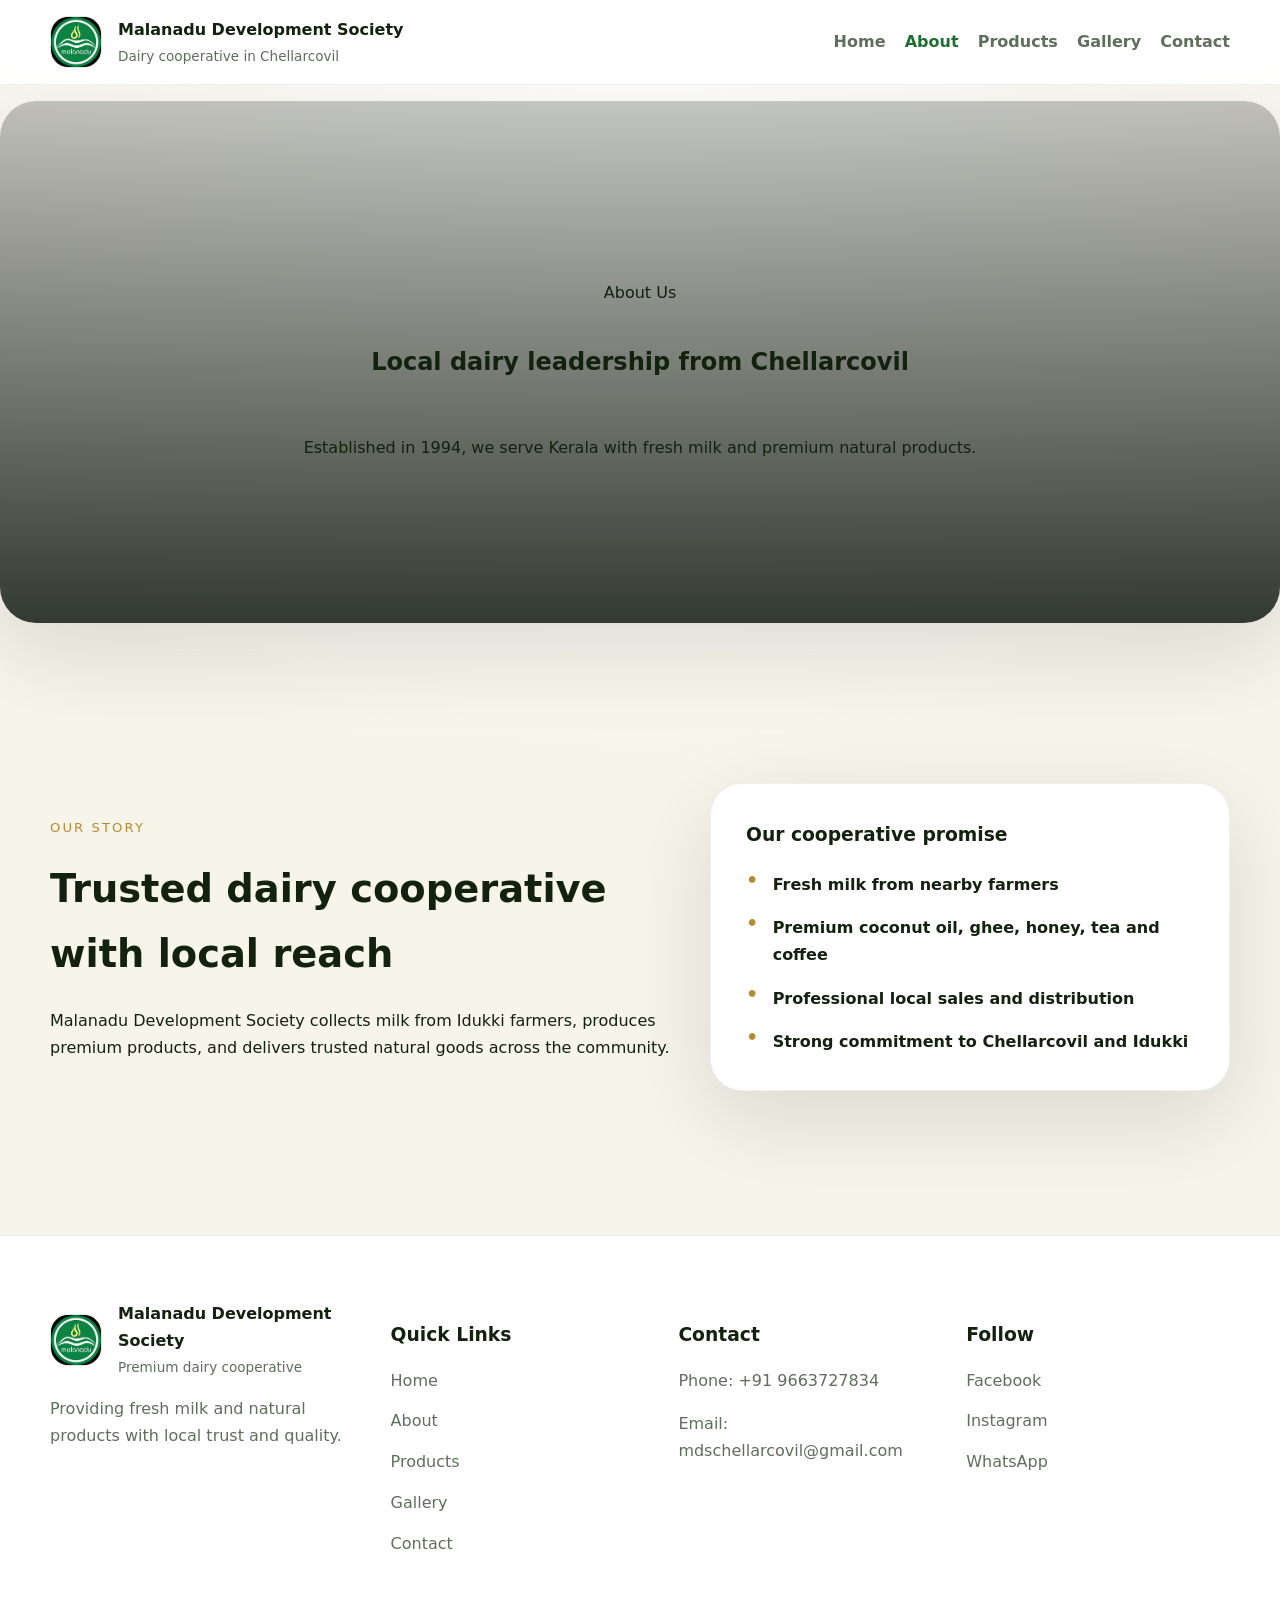
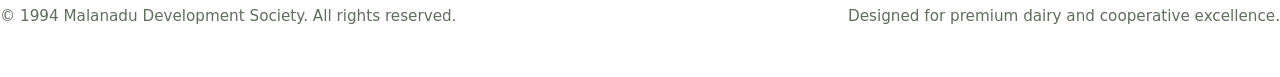
==== commit cecd5e18: "Homepage redesign" ====
--- a/pages/about.html
+++ b/pages/about.html
@@ -4,7 +4,7 @@
   <meta charset="utf-8">
   <meta name="viewport" content="width=device-width,initial-scale=1,maximum-scale=1">
   <title>About | Malanadu Development Society</title>
-  <meta name="description" content="Professional introduction to Malanadu Development Society, a dairy cooperative established in 1994 in Chellarcovil, Idukki.">
+  <meta name="description" content="About Malanadu Development Society, the dairy cooperative in Chellarcovil, Idukki.">
   <link rel="stylesheet" href="../css/style.css">
   <script defer src="../js/main.js"></script>
 </head>
@@ -13,9 +13,9 @@
     <div class="container header-inner">
       <a class="brand" href="../index.html">
         <img src="../logo.jpeg" alt="Malanadu logo">
-        <div>
+        <div class="brand-content">
           <span class="brand-title">Malanadu Development Society</span>
-          <span class="brand-tagline">Trusted dairy cooperative since 1994</span>
+          <span class="brand-tagline">Dairy cooperative in Chellarcovil</span>
         </div>
       </a>
       <button class="menu-toggle" aria-label="Open menu"><span></span></button>
@@ -32,72 +32,46 @@
   </header>
 
   <main>
-    <section class="page-hero page-hero-slim reveal" style="background-image: linear-gradient(180deg, rgba(6, 22, 12, 0.68), rgba(14, 40, 18, 0.38)), url('https://images.unsplash.com/photo-1488750482350-093f72a15933?auto=compress&cs=tinysrgb&w=1600&q=80');">
-      <div class="container hero-copy">
+    <section class="hero-section reveal" style="background-image: url('https://images.unsplash.com/photo-1488750482350-093f72a15933?auto=compress&cs=tinysrgb&w=1600&q=80'); min-height: 58vh; padding: 4rem 0 2rem;">
+      <div class="hero-overlay"></div>
+      <div class="container hero-inner">
         <span class="eyebrow">About Us</span>
-        <h1>Premium dairy leadership from Chellarcovil</h1>
-        <p>Established in 1994, Malanadu Development Society combines local farmer partnerships with premium product delivery across Kerala.</p>
+        <h1>Local dairy leadership from Chellarcovil</h1>
+        <p class="hero-title">Established in 1994, we serve Kerala with fresh milk and premium natural products.</p>
       </div>
     </section>
 
-    <section class="container section-block reveal">
-      <div class="content-grid">
-        <div>
-          <h2>Our cooperative legacy</h2>
-          <p>Malanadu Development Society was founded in 1994 in Chellarcovil, Idukki to support local dairy farmers and deliver fresh, trustworthy products to the community.</p>
-          <p>We collect milk directly from local producers, process it with care, and bring a refined set of dairy and Malanadu goods to customers across the region.</p>
-          <p>Today, our cooperative stands for sustainable sourcing, transparent local milk sales, and a portfolio of premium quality products made in Kerala.</p>
+    <section class="section reveal">
+      <div class="container about-grid">
+        <div class="about-text">
+          <span class="eyebrow">Our story</span>
+          <h2>Trusted dairy cooperative with local reach</h2>
+          <p>Malanadu Development Society collects milk from Idukki farmers, produces premium products, and delivers trusted natural goods across the community.</p>
         </div>
-        <div class="info-panel">
-          <div class="info-card"><strong>Established</strong><span>1994</span></div>
-          <div class="info-card"><strong>Location</strong><span>Chellarcovil, Anakkara, Idukki, Kerala</span></div>
-          <div class="info-card"><strong>Milk sourcing</strong><span>Collected from local farmers every day</span></div>
-          <div class="info-card"><strong>Local sales</strong><span>Fresh milk and products available nearby</span></div>
-        </div>
-      </div>
-    </section>
-
-    <section class="container section-block reveal">
-      <div class="section-header">
-        <h2>How we serve the region</h2>
-        <p>We blend traditional dairy care with premium presentation so every product reflects the Malanadu standard.</p>
-      </div>
-      <div class="feature-grid">
-        <article class="feature-card">
-          <div class="feature-icon">🥛</div>
-          <h3>Farm to bottle</h3>
-          <p>Daily milk collection from local farmers ensures freshness and traceability in every batch.</p>
-        </article>
-        <article class="feature-card">
-          <div class="feature-icon">🫛</div>
-          <h3>Local availability</h3>
-          <p>Fresh milk and Malanadu products are distributed directly within the community and nearby markets.</p>
-        </article>
-        <article class="feature-card">
-          <div class="feature-icon">🏞️</div>
-          <h3>Quality craftsmanship</h3>
-          <p>We preserve traditional dairy recipes while maintaining modern hygiene and premium packaging.</p>
-        </article>
-        <article class="feature-card">
-          <div class="feature-icon">🤝</div>
-          <h3>Supporting farmers</h3>
-          <p>Our cooperative model ensures fair prices and steady demand for local milk producers.</p>
+        <article class="about-card">
+          <h3>Our cooperative promise</h3>
+          <ul>
+            <li>Fresh milk from nearby farmers</li>
+            <li>Premium coconut oil, ghee, honey, tea and coffee</li>
+            <li>Professional local sales and distribution</li>
+            <li>Strong commitment to Chellarcovil and Idukki</li>
+          </ul>
         </article>
       </div>
     </section>
   </main>
 
-  <footer class="site-footer">
-    <div class="container footer-grid reveal">
+  <footer class="site-footer reveal">
+    <div class="container footer-grid">
       <div>
         <a class="brand-footer" href="../index.html">
           <img src="../logo.jpeg" alt="Malanadu logo">
-          <div>
+          <div class="brand-content">
             <span class="brand-title">Malanadu Development Society</span>
-            <span class="brand-tagline">A premium dairy cooperative</span>
+            <span class="brand-tagline">Premium dairy cooperative</span>
           </div>
         </a>
-        <p>Premium dairy and Malanadu products from the heart of Kerala, dedicated to quality, trust and community.</p>
+        <p>Providing fresh milk and natural products with local trust and quality.</p>
       </div>
       <div>
         <h3>Quick Links</h3>
@@ -113,14 +87,13 @@
         <h3>Contact</h3>
         <p>Phone: <a href="tel:+919663727834">+91 9663727834</a></p>
         <p>Email: <a href="mailto:mdschellarcovil@gmail.com">mdschellarcovil@gmail.com</a></p>
-        <p>Address: Chellarcovil, Anakkara, Idukki, Kerala</p>
       </div>
       <div>
         <h3>Follow</h3>
         <ul class="social-list">
-          <li><a href="#" aria-label="Facebook">Facebook</a></li>
-          <li><a href="#" aria-label="Instagram">Instagram</a></li>
-          <li><a href="#" aria-label="WhatsApp">WhatsApp</a></li>
+          <li><a href="#">Facebook</a></li>
+          <li><a href="#">Instagram</a></li>
+          <li><a href="#">WhatsApp</a></li>
         </ul>
       </div>
     </div>
--- a/css/style.css
+++ b/css/style.css
@@ -1,17 +1,16 @@
 :root {
   color-scheme: light;
-  --bg: #f8f7f1;
+  --bg: #f7f4ea;
   --surface: #ffffff;
-  --surface-soft: #fcfbf7;
-  --text: #12200f;
-  --muted: #556251;
+  --surface-soft: #fcf8ef;
+  --text: #13210f;
+  --muted: #5e6f5b;
   --primary: #1f6f34;
   --primary-soft: rgba(31, 111, 52, 0.14);
-  --accent: #b8892e;
-  --accent-soft: rgba(184, 137, 46, 0.18);
-  --border: rgba(33, 90, 38, 0.12);
-  --shadow: 0 24px 80px rgba(17, 33, 18, 0.08);
-  --radius: 28px;
+  --accent: #b68c31;
+  --border: rgba(33, 90, 38, 0.1);
+  --shadow: 0 28px 90px rgba(17, 33, 18, 0.12);
+  --radius: 32px;
   --transition: 0.28s ease;
 }
 
@@ -26,8 +25,8 @@
 body {
   margin: 0;
   min-height: 100vh;
-  font-family: Inter, system-ui, -apple-system, BlinkMacSystemFont, sans-serif;
-  background: radial-gradient(circle at top, rgba(255,255,255,0.95), rgba(248,247,241,1) 45%);
+  font-family: Inter, system-ui, -apple-system, BlinkMacSystemFont, "Segoe UI", sans-serif;
+  background: radial-gradient(circle at top, #ffffff, #f7f4ea 45%);
   color: var(--text);
 }
 
@@ -47,6 +46,17 @@
   font: inherit;
 }
 
+::selection {
+  background: rgba(31, 111, 52, 0.18);
+  color: #13210f;
+}
+
+body,
+p,
+li {
+  line-height: 1.7;
+}
+
 .container {
   width: min(1180px, calc(100% - 2rem));
   margin: 0 auto;
@@ -55,10 +65,10 @@
 .site-header {
   position: sticky;
   top: 0;
-  z-index: 15;
-  background: rgba(255, 255, 255, 0.96);
-  backdrop-filter: blur(16px);
-  border-bottom: 1px solid rgba(26, 71, 30, 0.08);
+  z-index: 20;
+  background: rgba(255, 255, 255, 0.95);
+  backdrop-filter: blur(18px);
+  border-bottom: 1px solid rgba(33, 90, 38, 0.08);
 }
 
 .header-inner {
@@ -82,28 +92,30 @@
   width: 52px;
   height: 52px;
   object-fit: cover;
-  border-radius: 20px;
-  border: 1px solid rgba(31, 111, 52, 0.12);
+  border-radius: 18px;
+  border: 1px solid rgba(33, 90, 38, 0.14);
+}
+
+.brand-content {
+  display: grid;
+  gap: 0.1rem;
 }
 
 .brand-title {
-  display: block;
-  font-size: 0.95rem;
+  font-size: 1rem;
   font-weight: 800;
 }
 
 .brand-tagline {
-  display: block;
-  font-size: 0.8rem;
-  color: var(--muted);
-  margin-top: 0.2rem;
+  color: var(--muted);
+  font-size: 0.85rem;
 }
 
 .site-nav ul {
   display: flex;
   flex-wrap: wrap;
   align-items: center;
-  gap: 1.1rem;
+  gap: 1.2rem;
   padding: 0;
   margin: 0;
   list-style: none;
@@ -134,8 +146,8 @@
 .menu-toggle span,
 .menu-toggle span::before,
 .menu-toggle span::after {
+  display: block;
   content: "";
-  display: block;
   width: 100%;
   height: 2px;
   background: var(--text);
@@ -167,12 +179,12 @@
   transform: translateY(0) rotate(-45deg);
 }
 
-.page-hero {
+.hero-section {
   position: relative;
   min-height: 80vh;
   display: flex;
   align-items: center;
-  padding: 5rem 0;
+  padding: 5rem 0 4rem;
   background-size: cover;
   background-position: center;
   border-radius: 36px;
@@ -181,63 +193,73 @@
   box-shadow: var(--shadow);
 }
 
-.page-hero::after {
-  content: "";
+.hero-overlay {
   position: absolute;
   inset: 0;
-  background: linear-gradient(180deg, rgba(8, 19, 10, 0.24) 0%, rgba(8, 19, 10, 0.72) 100%);
-}
-
-.hero-copy {
+  background: linear-gradient(180deg, rgba(8, 17, 9, 0.24), rgba(8, 17, 9, 0.82));
+}
+
+.hero-inner {
   position: relative;
   z-index: 1;
-  max-width: 680px;
-  color: #fff;
-}
-
-.eyebrow {
+  width: 100%;
+  max-width: 760px;
+  margin: 0 auto;
+  text-align: center;
+  display: grid;
+  gap: 1rem;
+}
+
+.hero-logo {
   display: inline-flex;
   align-items: center;
-  gap: 0.5rem;
+  justify-content: center;
+  width: 74px;
+  height: 74px;
+  border-radius: 22px;
+  background: rgba(255, 255, 255, 0.18);
+  border: 1px solid rgba(255, 255, 255, 0.24);
+  margin: 0 auto;
+}
+
+.hero-copy .eyebrow {
   color: var(--accent);
   text-transform: uppercase;
-  letter-spacing: 0.16em;
-  font-size: 0.78rem;
+  letter-spacing: 0.3em;
   font-weight: 700;
-  margin-bottom: 1rem;
-}
-
-.page-hero h1,
-.hero h1 {
+  font-size: 0.82rem;
+}
+
+.hero-copy h1 {
   margin: 0;
-  font-size: clamp(2.8rem, 4vw, 4.6rem);
-  line-height: 1.02;
-}
-
-.page-hero p,
-.hero p,
-.section-header p,
-.feature-card p,
-.product-card p,
-.contact-card p,
-.gallery-item p,
-.cta-panel p,
-.product-highlight-card p {
-  color: rgba(255, 255, 255, 0.92);
-  font-size: 1.05rem;
-  line-height: 1.8;
-}
-
-.hero-actions,
-.cta-actions {
-  margin-top: 2rem;
+  font-size: clamp(3rem, 6vw, 4.8rem);
+  line-height: 1;
+}
+
+.hero-copy .hero-location {
+  font-size: 1rem;
+  font-weight: 700;
+  letter-spacing: 0.14em;
+  text-transform: uppercase;
+}
+
+.hero-copy .hero-title {
+  font-size: 1.2rem;
+  color: rgba(255, 255, 255, 0.95);
+  font-weight: 500;
+}
+
+.hero-actions {
   display: flex;
+  justify-content: center;
   flex-wrap: wrap;
   gap: 1rem;
+  margin-top: 1.75rem;
 }
 
 .button,
-.button-secondary {
+.button-secondary,
+.map-card a {
   display: inline-flex;
   align-items: center;
   justify-content: center;
@@ -252,242 +274,244 @@
   background: var(--primary);
   color: #fff;
   border: 1px solid transparent;
-  box-shadow: 0 18px 44px rgba(31, 111, 52, 0.2);
+  box-shadow: 0 18px 44px rgba(31, 111, 52, 0.22);
+}
+
+.button:hover {
+  transform: translateY(-2px);
+  box-shadow: 0 24px 60px rgba(31, 111, 52, 0.25);
 }
 
 .button-secondary {
   background: rgba(255, 255, 255, 0.18);
   color: #fff;
-  border: 1px solid rgba(255, 255, 255, 0.26);
-}
-
-.button:hover,
+  border: 1px solid rgba(255, 255, 255, 0.22);
+}
+
 .button-secondary:hover {
-  transform: translateY(-2px);
-}
-
-.section-block {
-  padding: 4.5rem 0;
+  background: rgba(255, 255, 255, 0.28);
+}
+
+.hero-wave {
+  position: relative;
+  margin-top: -6px;
+  height: 120px;
+  overflow: hidden;
+}
+
+.hero-wave svg {
+  display: block;
+  width: 100%;
+  height: 120px;
+}
+
+.section {
+  padding: 5rem 0;
 }
 
 .section-header {
-  max-width: 760px;
-  margin-bottom: 2rem;
+  max-width: 720px;
+  margin: 0 auto 3rem;
+  text-align: center;
+}
+
+.section-header .eyebrow {
+  color: var(--accent);
 }
 
 .section-header h2 {
-  margin-top: 0;
-  font-size: clamp(2rem, 3vw, 2.8rem);
+  margin: 1rem 0 0.75rem;
+  font-size: clamp(2rem, 3vw, 3rem);
   line-height: 1.05;
-  color: var(--text);
 }
 
 .section-header p {
-  color: var(--muted);
-}
-
-.values-grid,
+  margin: 0;
+  color: var(--muted);
+}
+
 .feature-grid,
-.product-highlight-grid,
 .product-grid,
 .gallery-grid,
+.contact-grid,
+.about-grid,
 .footer-grid {
   display: grid;
   gap: 1.5rem;
 }
 
-.values-grid {
-  grid-template-columns: repeat(auto-fit, minmax(220px, 1fr));
-  margin-top: 2rem;
-}
-
-.value-card {
+.feature-grid,
+.product-grid,
+.gallery-grid {
+  grid-template-columns: repeat(auto-fit, minmax(260px, 1fr));
+}
+
+.feature-card,
+.product-card,
+.gallery-item,
+.contact-card,
+.about-card {
+  background: #ffffff;
+  border-radius: var(--radius);
+  border: 1px solid rgba(33, 90, 38, 0.08);
+  box-shadow: var(--shadow);
   padding: 2rem;
-  border-radius: var(--radius);
-  background: linear-gradient(180deg, #ffffff 0%, #fdf8eb 100%);
-  border: 1px solid rgba(184, 137, 46, 0.12);
-  box-shadow: var(--shadow);
   transition: transform var(--transition), box-shadow var(--transition);
 }
 
-.value-card:hover {
+.feature-card:hover,
+.product-card:hover,
+.gallery-item:hover,
+.contact-card:hover,
+.about-card:hover {
   transform: translateY(-4px);
-  box-shadow: 0 26px 90px rgba(17, 33, 18, 0.12);
-}
-
-.value-number {
-  display: inline-flex;
-  align-items: center;
-  justify-content: center;
+  box-shadow: 0 28px 90px rgba(17, 33, 18, 0.12);
+}
+
+.feature-icon,
+.contact-icon {
   width: 3.2rem;
   height: 3.2rem;
+  display: grid;
+  place-items: center;
   border-radius: 16px;
   background: var(--primary-soft);
   color: var(--primary);
-  font-weight: 800;
-  margin-bottom: 1rem;
-}
-
-.value-card h3 {
-  margin: 0 0 0.75rem;
+  font-size: 1.3rem;
+  margin-bottom: 1.3rem;
+}
+
+.feature-card h3,
+.product-card h3,
+.about-card h3,
+.contact-card h3 {
+  margin: 0 0 0.85rem;
   color: var(--text);
 }
 
-.value-card p {
+.feature-card p,
+.product-card p,
+.about-card p,
+.contact-card p,
+.gallery-label {
   margin: 0;
   color: var(--muted);
-}
-
-.feature-grid {
-  grid-template-columns: repeat(auto-fit, minmax(220px, 1fr));
-}
-
-.feature-card {
-  padding: 2rem;
-  border-radius: var(--radius);
-  background: var(--surface);
-  border: 1px solid var(--border);
-  box-shadow: var(--shadow);
-  transition: transform var(--transition), box-shadow var(--transition);
-}
-
-.feature-card:hover {
-  transform: translateY(-4px);
-  box-shadow: 0 28px 90px rgba(17, 33, 18, 0.1);
-}
-
-.feature-icon {
-  width: 3rem;
-  height: 3rem;
+  line-height: 1.8;
+}
+
+.about-section {
+  background: linear-gradient(180deg, #fff, #faf4e8);
+}
+
+.about-grid {
+  grid-template-columns: 1.1fr 0.9fr;
+  align-items: center;
+  padding: 4rem 0;
+}
+
+.about-text .eyebrow {
+  color: var(--accent);
+  letter-spacing: 0.16em;
+  text-transform: uppercase;
+  font-size: 0.82rem;
+  display: inline-flex;
+}
+
+.about-text h2 {
+  margin: 1rem 0 0;
+  font-size: clamp(2.1rem, 3vw, 3rem);
+}
+
+.about-text p {
+  margin: 1.25rem 0 0;
+  max-width: 640px;
+}
+
+.about-card {
+  padding: 2.2rem;
+}
+
+.about-card ul {
+  list-style: none;
+  padding: 0;
+  margin: 1.25rem 0 0;
+  display: grid;
+  gap: 1rem;
+}
+
+.about-card li {
   display: flex;
-  align-items: center;
-  justify-content: center;
-  border-radius: 18px;
-  background: var(--primary-soft);
+  align-items: flex-start;
+  gap: 0.9rem;
+  font-weight: 600;
+  color: var(--text);
+}
+
+.about-card li::before {
+  content: "•";
+  color: var(--accent);
+  font-size: 1.2rem;
+  line-height: 1;
+}
+
+.product-card {
+  display: grid;
+  grid-template-rows: auto 1fr;
+  overflow: hidden;
+}
+
+.product-card img {
+  width: 100%;
+  aspect-ratio: 16 / 12;
+  object-fit: cover;
+}
+
+.product-card-body {
+  padding: 1.75rem;
+  display: grid;
+  gap: 1rem;
+}
+
+.product-card ul {
+  list-style: none;
+  margin: 0;
+  padding: 0;
+  display: grid;
+  gap: 0.75rem;
+}
+
+.product-card li {
+  display: flex;
+  align-items: flex-start;
+  gap: 0.75rem;
+  color: var(--muted);
+}
+
+.product-card li::before {
+  content: "•";
   color: var(--primary);
-  font-size: 1.4rem;
-}
-
-.product-highlight-grid {
+  margin-top: 0.25rem;
+}
+
+.gallery-grid {
   grid-template-columns: repeat(auto-fit, minmax(260px, 1fr));
-}
-
-.product-highlight-card {
-  display: flex;
-  flex-direction: column;
-  gap: 1.25rem;
-  overflow: hidden;
-  border-radius: 30px;
-  background: #fff;
-  border: 1px solid rgba(33, 90, 38, 0.12);
-  box-shadow: var(--shadow);
-  transition: transform var(--transition), box-shadow var(--transition);
-}
-
-.product-highlight-card:hover {
-  transform: translateY(-4px);
-  box-shadow: 0 32px 90px rgba(17, 33, 18, 0.12);
-}
-
-.product-highlight-card img {
-  width: 100%;
-  aspect-ratio: 14 / 10;
-  object-fit: cover;
-}
-
-.product-highlight-card h3 {
-  margin: 0;
-  color: var(--text);
-}
-
-.product-highlight-card p {
-  margin: 0;
-  color: var(--muted);
-}
-
-.cta-panel {
-  display: flex;
-  align-items: center;
-  justify-content: space-between;
-  gap: 2rem;
-  padding: 2.5rem;
-  border-radius: var(--radius);
-  background: linear-gradient(180deg, rgba(255, 255, 255, 0.96), rgba(244, 238, 221, 0.96));
-  border: 1px solid rgba(184, 137, 46, 0.16);
-  box-shadow: var(--shadow);
-}
-
-.cta-panel h2 {
-  margin: 0;
-  font-size: clamp(2rem, 3vw, 2.6rem);
-  color: var(--text);
-}
-
-.cta-panel p {
-  margin: 1rem 0 0;
-  color: var(--muted);
-}
-
-.product-card {
-  background: var(--surface);
-  border: 1px solid rgba(33, 90, 38, 0.12);
-  box-shadow: var(--shadow);
-  border-radius: 28px;
-  overflow: hidden;
-  transition: transform var(--transition), box-shadow var(--transition);
-}
-
-.product-card:hover {
-  transform: translateY(-4px);
-  box-shadow: 0 30px 90px rgba(17, 33, 18, 0.12);
-}
-
-.product-card img,
-.gallery-item img {
-  width: 100%;
-  height: 240px;
-  object-fit: cover;
-}
-
-.product-card-content {
-  padding: 2rem;
-}
-
-.product-card h3 {
-  margin-top: 0;
-  color: var(--text);
-  font-size: 1.4rem;
-}
-
-.product-card p {
-  color: var(--muted);
-  margin: 1rem 0;
-}
-
-.product-card ul {
-  margin: 0;
-  padding-left: 1.2rem;
-  color: var(--muted);
-}
-
-.product-card ul li {
-  margin: 0.6rem 0;
-}
-
-.gallery-grid {
-  grid-template-columns: repeat(auto-fit, minmax(220px, 1fr));
 }
 
 .gallery-item {
   position: relative;
   overflow: hidden;
-  border-radius: 28px;
-  box-shadow: var(--shadow);
+  min-height: 260px;
+}
+
+.gallery-item img {
+  width: 100%;
+  height: 100%;
+  object-fit: cover;
   transition: transform var(--transition);
 }
 
-.gallery-item:hover {
-  transform: translateY(-3px);
+.gallery-item:hover img {
+  transform: scale(1.05);
 }
 
 .gallery-label {
@@ -495,22 +519,23 @@
   left: 1.25rem;
   bottom: 1.25rem;
   right: 1.25rem;
-  padding: 0.85rem 1rem;
+  padding: 0.95rem 1rem;
   border-radius: 18px;
-  background: rgba(18, 36, 18, 0.62);
+  background: rgba(14, 24, 12, 0.72);
   color: #fff;
   font-weight: 700;
-  backdrop-filter: blur(4px);
+  font-size: 0.95rem;
 }
 
 .contact-grid {
   display: grid;
-  grid-template-columns: minmax(0, 1.1fr) minmax(320px, 0.9fr);
+  grid-template-columns: minmax(0, 1.2fr) minmax(320px, 1fr);
   gap: 2rem;
 }
 
 .contact-card,
-.map-box {
+.map-box,
+.contact-map {
   padding: 1.75rem;
   border-radius: 28px;
   background: var(--surface);
@@ -518,13 +543,15 @@
   box-shadow: var(--shadow);
 }
 
-.contact-card strong {
+.contact-card strong,
+.map-box strong {
   display: block;
   margin-bottom: 0.75rem;
   color: var(--primary);
 }
 
-.contact-card p {
+.contact-card p,
+.map-box p {
   margin: 0;
   color: var(--muted);
 }
@@ -552,9 +579,27 @@
   color: var(--muted);
 }
 
-.map-box a {
+.map-card a,
+.contact-actions .button,
+.contact-actions .button-secondary {
+  display: inline-flex;
+  align-items: center;
+  justify-content: center;
+  gap: 0.6rem;
+  padding: 0.95rem 1.2rem;
+  border-radius: 999px;
+  border: 1px solid rgba(31, 111, 52, 0.14);
+  background: #fff;
   color: var(--primary);
   font-weight: 700;
+  transition: transform var(--transition), background-color var(--transition);
+}
+
+.map-card a:hover,
+.contact-actions .button:hover,
+.contact-actions .button-secondary:hover {
+  transform: translateY(-2px);
+  background: #f6f4e8;
 }
 
 .site-footer {
@@ -567,7 +612,7 @@
   grid-template-columns: minmax(0, 1.2fr) repeat(3, minmax(220px, 1fr));
 }
 
-.footer-grid h3 {
+.site-footer h3 {
   margin-bottom: 1rem;
   color: var(--text);
 }
@@ -623,11 +668,6 @@
 
   .footer-grid {
     grid-template-columns: 1fr;
-  }
-
-  .cta-panel {
-    flex-direction: column;
-    align-items: flex-start;
   }
 
   .contact-grid {
@@ -641,7 +681,7 @@
     inset: 0 auto 0 0;
     width: min(280px, 100%);
     height: 100vh;
-    background: #f8f7f1;
+    background: #f7f4ea;
     padding: 3rem 1.5rem;
     border-left: 1px solid rgba(25, 65, 35, 0.08);
     transform: translateX(100%);
@@ -659,36 +699,37 @@
   }
 
   .hero-actions,
-  .cta-actions {
+  .contact-actions {
     flex-direction: column;
   }
 
-  .page-hero {
+  .hero-section {
     min-height: 70vh;
     margin: 1rem 0;
   }
 }
 
 @media (max-width: 560px) {
-  .header-inner {
-    gap: 0.75rem;
-  }
-
-  .page-hero {
-    padding: 4rem 0;
-  }
-
-  .page-hero h1 {
-    font-size: 2.6rem;
+  .hero-inner {
+    padding: 0 1rem;
+  }
+
+  .hero-copy h1 {
+    font-size: 2.8rem;
+  }
+
+  .hero-location,
+  .hero-title {
+    font-size: 1rem;
   }
 
   .button,
-  .button-secondary {
+  .button-secondary,
+  .map-card a {
     width: 100%;
   }
 
-  .product-highlight-card,
-  .value-card,
+  .product-card,
   .feature-card {
     padding: 1.75rem;
   }
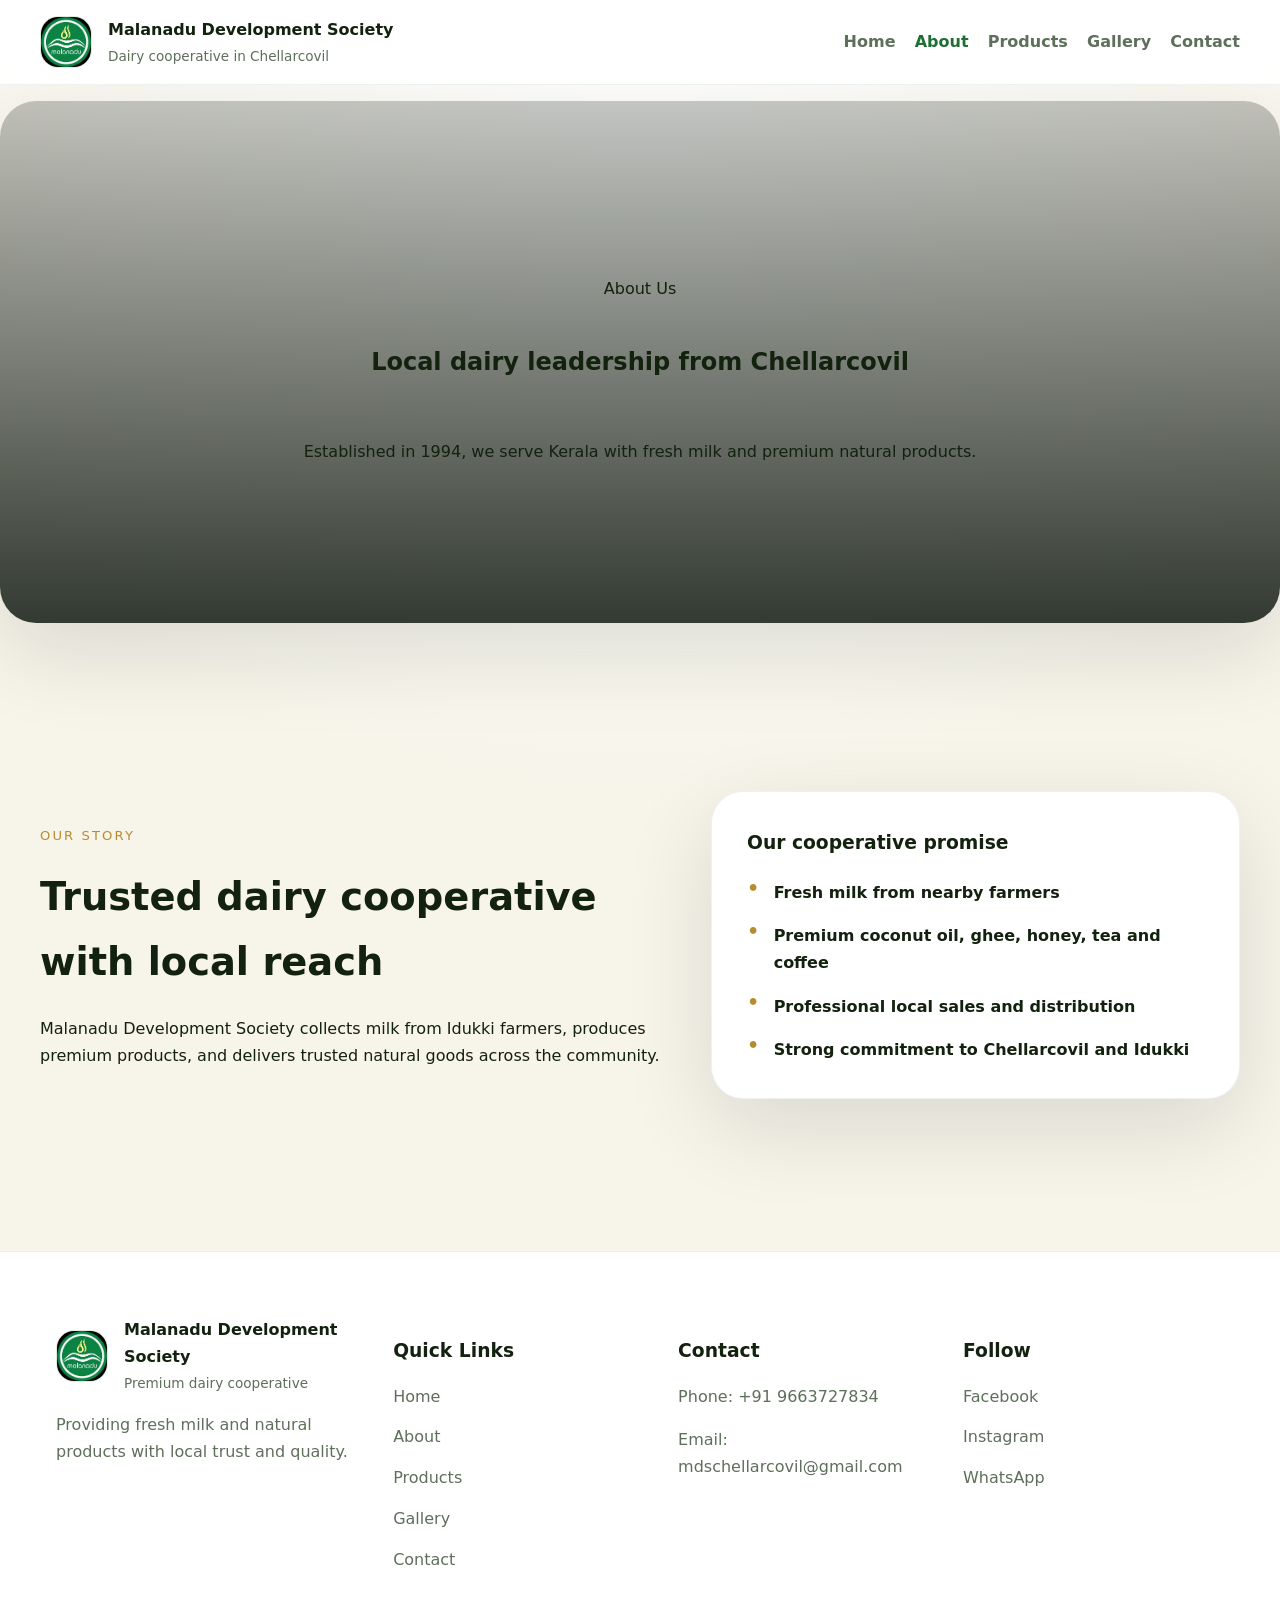
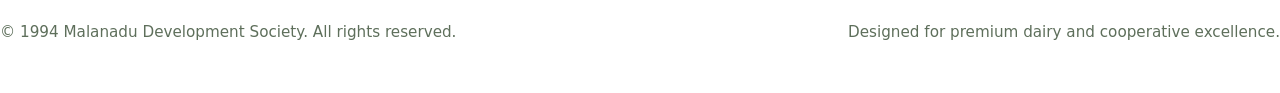
==== commit fe7bf1b4: "Final website improvements" ====
--- a/pages/about.html
+++ b/pages/about.html
@@ -32,7 +32,7 @@
   </header>
 
   <main>
-    <section class="hero-section reveal" style="background-image: url('https://images.unsplash.com/photo-1488750482350-093f72a15933?auto=compress&cs=tinysrgb&w=1600&q=80'); min-height: 58vh; padding: 4rem 0 2rem;">
+    <section class="hero-section reveal" style="background-image: url('https://source.unsplash.com/1600x900/?dairy-farm,greenery&sig=117'); min-height: 58vh; padding: 4rem 0 2rem;">
       <div class="hero-overlay"></div>
       <div class="container hero-inner">
         <span class="eyebrow">About Us</span>
--- a/css/style.css
+++ b/css/style.css
@@ -58,8 +58,9 @@
 }
 
 .container {
-  width: min(1180px, calc(100% - 2rem));
+  width: min(1200px, calc(100% - 2.5rem));
   margin: 0 auto;
+  padding: 0 1rem;
 }
 
 .site-header {
@@ -181,10 +182,10 @@
 
 .hero-section {
   position: relative;
-  min-height: 80vh;
+  min-height: 76vh;
   display: flex;
   align-items: center;
-  padding: 5rem 0 4rem;
+  padding: 6rem 0 4.5rem;
   background-size: cover;
   background-position: center;
   border-radius: 36px;
@@ -203,11 +204,12 @@
   position: relative;
   z-index: 1;
   width: 100%;
-  max-width: 760px;
+  max-width: 920px;
   margin: 0 auto;
   text-align: center;
   display: grid;
-  gap: 1rem;
+  gap: 1.25rem;
+  padding: 0 1rem;
 }
 
 .hero-logo {
@@ -232,8 +234,9 @@
 
 .hero-copy h1 {
   margin: 0;
-  font-size: clamp(3rem, 6vw, 4.8rem);
-  line-height: 1;
+  font-size: clamp(2.6rem, 5.6vw, 4.4rem);
+  line-height: 1.02;
+  letter-spacing: -0.01em;
 }
 
 .hero-copy .hero-location {
@@ -306,13 +309,14 @@
 }
 
 .section {
-  padding: 5rem 0;
+  padding: 5.5rem 0;
 }
 
 .section-header {
-  max-width: 720px;
-  margin: 0 auto 3rem;
+  max-width: 900px;
+  margin: 0 auto 3.25rem;
   text-align: center;
+  padding: 0 1rem;
 }
 
 .section-header .eyebrow {
@@ -355,7 +359,7 @@
   border-radius: var(--radius);
   border: 1px solid rgba(33, 90, 38, 0.08);
   box-shadow: var(--shadow);
-  padding: 2rem;
+  padding: 2.25rem;
   transition: transform var(--transition), box-shadow var(--transition);
 }
 
@@ -464,12 +468,14 @@
   width: 100%;
   aspect-ratio: 16 / 12;
   object-fit: cover;
+  border-bottom-left-radius: 20px;
+  border-bottom-right-radius: 20px;
 }
 
 .product-card-body {
-  padding: 1.75rem;
-  display: grid;
-  gap: 1rem;
+  padding: 1.75rem 0 0.25rem;
+  display: grid;
+  gap: 0.95rem;
 }
 
 .product-card ul {
@@ -715,12 +721,12 @@
   }
 
   .hero-copy h1 {
-    font-size: 2.8rem;
+    font-size: 2.6rem;
   }
 
   .hero-location,
   .hero-title {
-    font-size: 1rem;
+    font-size: 0.98rem;
   }
 
   .button,
@@ -731,10 +737,10 @@
 
   .product-card,
   .feature-card {
-    padding: 1.75rem;
+    padding: 1.5rem;
   }
 
   .map-box {
-    min-height: 240px;
-  }
-}
+    min-height: 220px;
+  }
+}
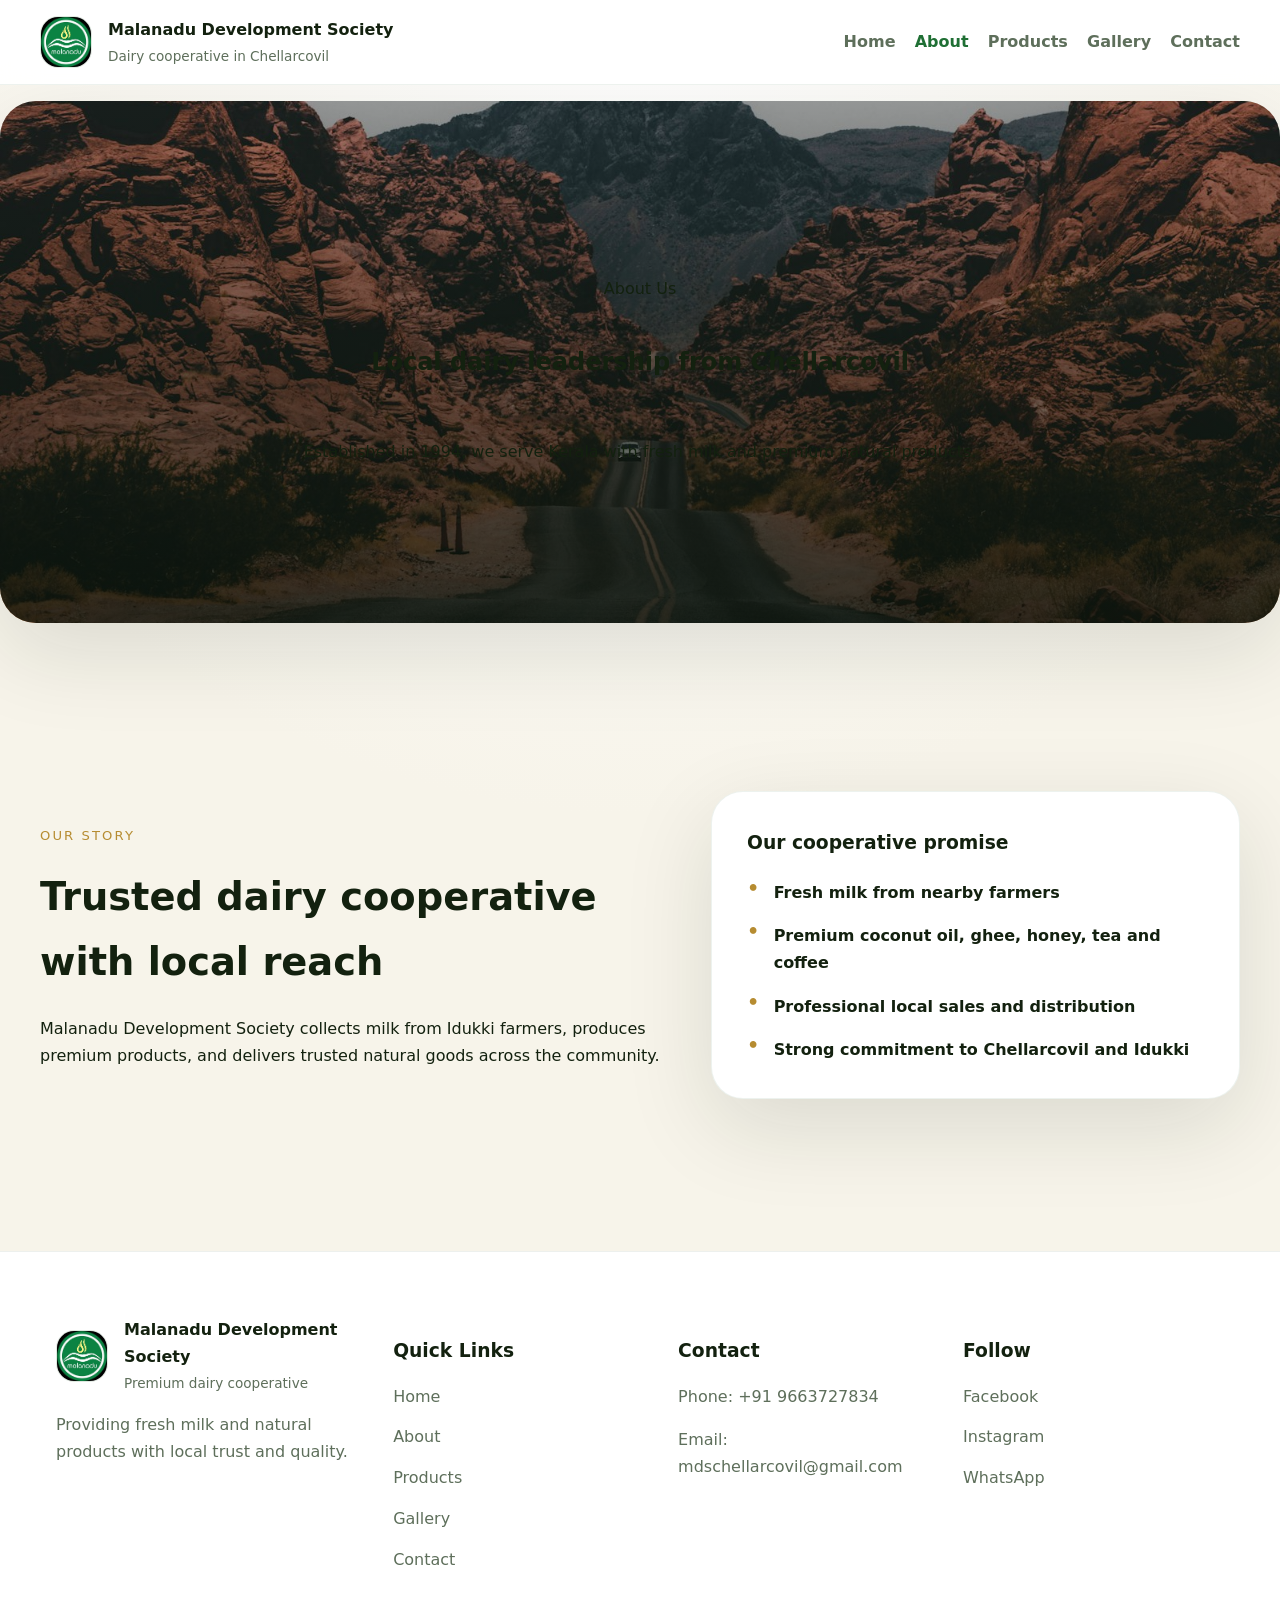
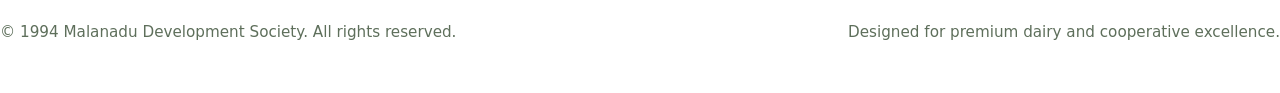
==== commit 0afaa9f6: "Final website improvements" ====
--- a/pages/about.html
+++ b/pages/about.html
@@ -32,7 +32,7 @@
   </header>
 
   <main>
-    <section class="hero-section reveal" style="background-image: url('https://source.unsplash.com/1600x900/?dairy-farm,greenery&sig=117'); min-height: 58vh; padding: 4rem 0 2rem;">
+    <section class="hero-section reveal" style="background-image: url('../assets/images/hero.jpg'); min-height: 58vh; padding: 4rem 0 2rem;">
       <div class="hero-overlay"></div>
       <div class="container hero-inner">
         <span class="eyebrow">About Us</span>
